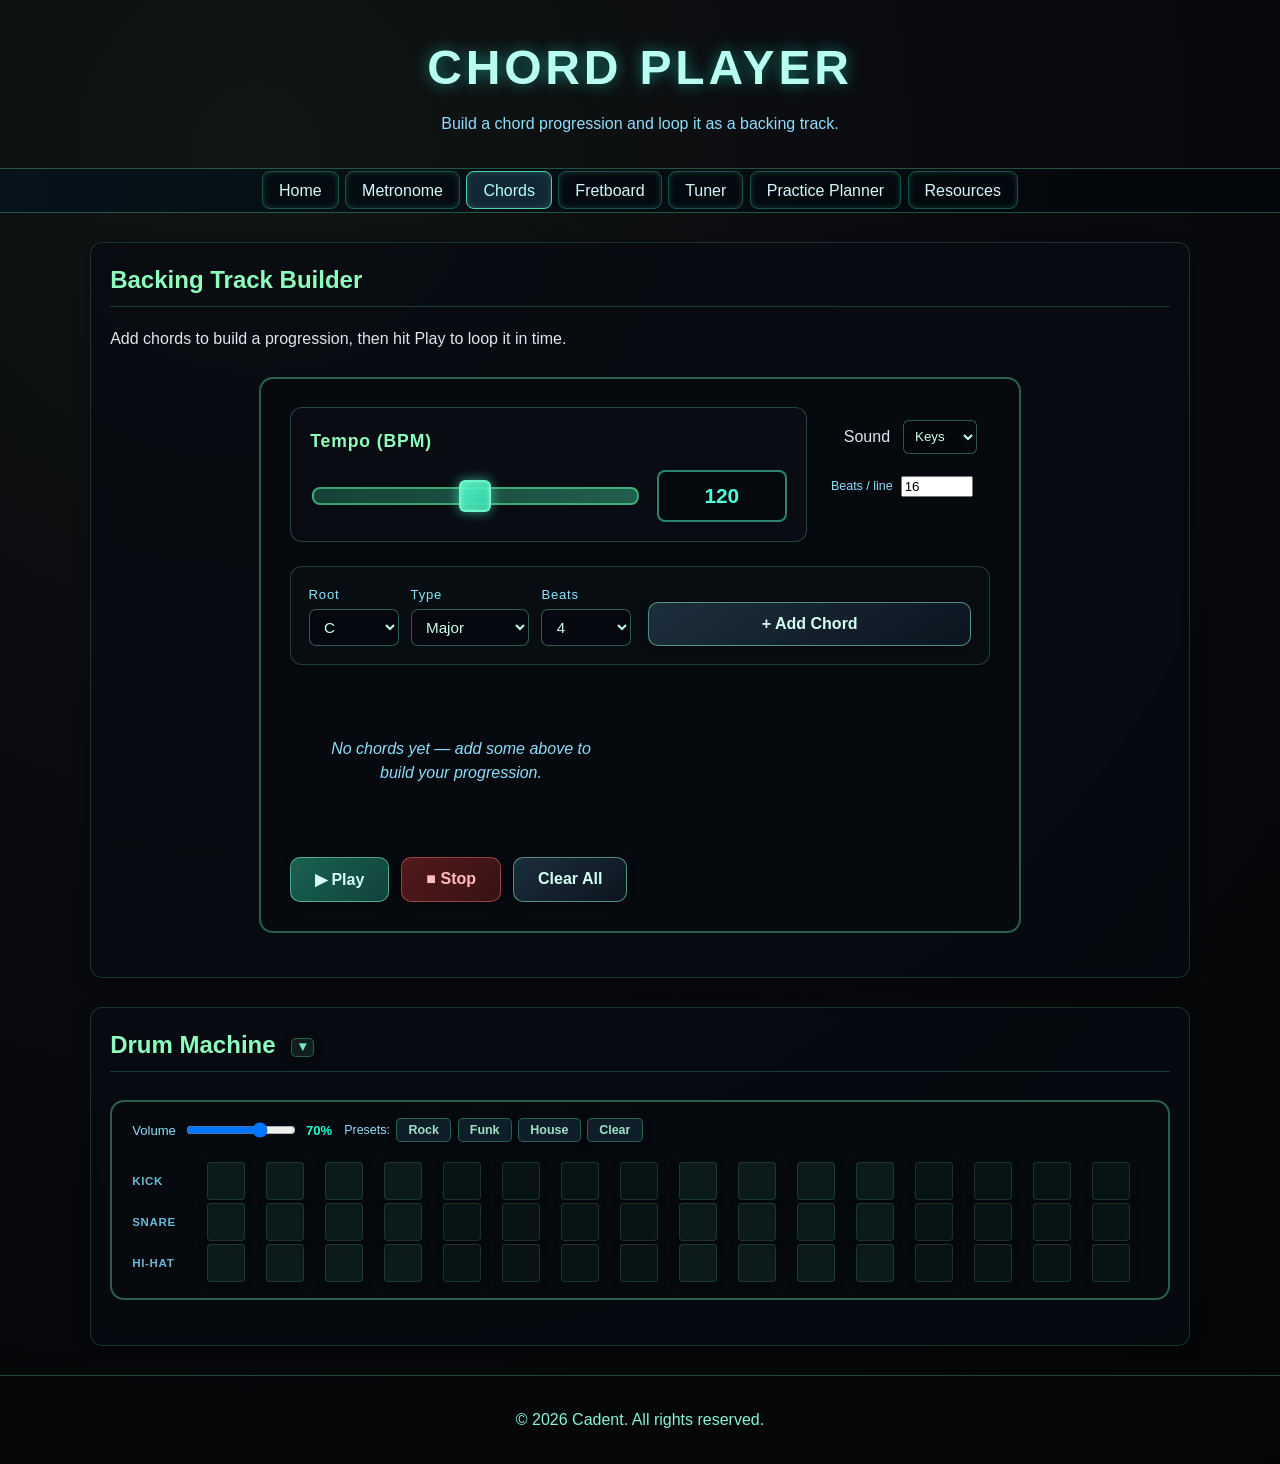
==== pages/chords.html @ 3eee7d54 "added from initial session with Claude" ====
<!DOCTYPE html>
<html lang="en">
<head>
    <meta charset="UTF-8">
    <meta name="viewport" content="width=device-width, initial-scale=1.0">
    <title>Chord Player - Cadent</title>
    <link rel="icon" href="/images/tab-icon.png" type="icon">
    <link rel="stylesheet" href="../styles/style.css">
    <script>
        window.pageTitle = "Chord Player";
        window.pageSubtitle = "Build a chord progression and loop it as a backing track.";
    </script>
    <script src="../components/navbar/navbar.js"></script>
    <script src="../components/header/header.js"></script>
</head>
<body>

    <!-- Count-in overlay -->
    <div id="countdown-overlay" class="countdown-overlay">
        <div id="countdown-number" class="countdown-number">4</div>
    </div>

    <div class="content">
        <main>

            <!-- ── Chord Builder ─────────────────────────────────────── -->
            <section id="chord-player">
                <h2>Backing Track Builder</h2>
                <p>Add chords to build a progression, then hit Play to loop it in time.</p>

                <div class="metronome-controls">

                    <!-- Tempo · Sound · Beats per line -->
                    <div class="chord-top-row">
                        <div class="tempo-control">
                            <label>Tempo (BPM)</label>
                            <div>
                                <input type="range" id="bpm-slider" min="40" max="200" value="120" step="1">
                                <input type="number" id="bpm-number" min="40" max="200" value="120" step="1">
                            </div>
                        </div>
                        <div class="chord-settings-col">
                            <div class="sound-control">
                                <label for="sound-type">Sound</label>
                                <select id="sound-type">
                                    <option value="keys" selected>Keys</option>
                                    <option value="pad">Pad</option>
                                    <option value="organ">Organ</option>
                                </select>
                            </div>
                            <div class="bpl-control">
                                <label for="beats-per-line">Beats / line</label>
                                <input type="number" id="beats-per-line" min="4" max="64" value="16" step="4">
                            </div>
                        </div>
                    </div>

                    <!-- Add chord form -->
                    <div class="chord-adder">
                        <div class="chord-adder-selects">
                            <div class="chord-adder-field">
                                <label for="chord-root">Root</label>
                                <select id="chord-root">
                                    <option>C</option><option>C#</option>
                                    <option>D</option><option>D#</option>
                                    <option>E</option><option>F</option>
                                    <option>F#</option><option>G</option>
                                    <option>G#</option><option>A</option>
                                    <option>A#</option><option>B</option>
                                </select>
                            </div>
                            <div class="chord-adder-field">
                                <label for="chord-type">Type</label>
                                <select id="chord-type">
                                    <optgroup label="Triads">
                                        <option value="maj">Major</option>
                                        <option value="min">Minor</option>
                                        <option value="dim">Dim</option>
                                        <option value="aug">Aug</option>
                                    </optgroup>
                                    <optgroup label="Sevenths">
                                        <option value="7">Dom 7</option>
                                        <option value="maj7">Maj 7</option>
                                        <option value="min7">Min 7</option>
                                        <option value="m7b5">Half Dim</option>
                                    </optgroup>
                                    <optgroup label="Sus / Add">
                                        <option value="sus2">Sus 2</option>
                                        <option value="sus4">Sus 4</option>
                                        <option value="add9">Add 9</option>
                                        <option value="add11">Add 11</option>
                                        <option value="madd9">m(add9)</option>
                                    </optgroup>
                                </select>
                            </div>
                            <div class="chord-adder-field">
                                <label for="chord-beats">Beats</label>
                                <select id="chord-beats">
                                    <option value="1">1</option>
                                    <option value="2">2</option>
                                    <option value="4" selected>4</option>
                                    <option value="8">8</option>
                                </select>
                            </div>
                        </div>
                        <button id="add-chord-btn">+ Add Chord</button>
                    </div>

                    <!-- Progression display (rendered by JS) -->
                    <div id="progression-area">
                        <p class="empty-state" id="empty-message">No chords yet — add some above to build your progression.</p>
                        <div id="chord-progression"></div>
                    </div>

                    <!-- Multi-select actions (shown when ≥1 chord selected) -->
                    <div id="selection-actions" class="selection-actions" style="display:none;">
                        <span id="selection-count">0 selected</span>
                        <button id="duplicate-selected-btn">⧉ Duplicate Selection</button>
                        <button id="clear-selection-btn">✕ Deselect All</button>
                    </div>

                    <!-- Playback controls -->
                    <div class="playback-controls">
                        <button id="play-btn">▶ Play</button>
                        <button id="stop-btn" disabled>■ Stop</button>
                        <button id="clear-btn">Clear All</button>
                    </div>

                </div>
            </section>

            <!-- ── Drum Machine ──────────────────────────────────────── -->
            <section id="drum-machine">
                <h2>Drum Machine <button id="drum-toggle" class="section-toggle" title="Toggle drum machine">▾</button></h2>

                <div id="drum-body">
                <div class="metronome-controls">

                    <div class="drum-header">
                        <div class="drum-volume-row">
                            <label for="drum-volume">Volume</label>
                            <input type="range" id="drum-volume" min="0" max="100" value="70" step="1">
                            <span id="drum-volume-display">70%</span>
                        </div>
                        <div class="drum-presets-row">
                            <span class="preset-row-label">Presets:</span>
                            <button class="drum-preset-btn" data-preset="rock">Rock</button>
                            <button class="drum-preset-btn" data-preset="funk">Funk</button>
                            <button class="drum-preset-btn" data-preset="house">House</button>
                            <button class="drum-preset-btn" data-preset="clear">Clear</button>
                        </div>
                    </div>

                    <!-- Step grid + playhead, built by JS -->
                    <div id="drum-grid-wrap">
                        <div id="drum-grid" class="drum-grid"></div>
                        <div id="drum-playhead"></div>
                    </div>

                </div>
                </div>
            </section>

        </main>
        <footer>
            <p>&copy; 2026 Cadent. All rights reserved.</p>
        </footer>
    </div>

    <script src="../scripts/chords.js"></script>
</body>
</html>
---- styles/style.css ----
/* Global minimalist cyberpunk base */
body {
    margin: 0;
    padding: 0;
    font-family: 'Inter', 'Segoe UI', Roboto, sans-serif;
    line-height: 1.5;
    color: #e0e6ec;
    background: radial-gradient(circle at 20% 10%, #111514 0%, #0a0b0f 40%, #040506 100%);
    min-height: 100vh;
}

header {
    text-align: center;
    padding: 2rem 1rem;
    color: #b9f8ff;
}

header h1 {
    margin: 0;
    font-size: clamp(2rem, 5vw, 3rem);
    letter-spacing: 0.08em;
    text-transform: uppercase;
    color: #b8fff2;
    text-shadow: 0 0 15px rgba(30, 255, 227, 0.45);
}

header p {
    margin: 0.5rem 0 0;
    color: #8fdcfb;
}

nav {
    background: linear-gradient(90deg, rgba(6,19,27,0.95), rgba(2,6,10,0.9));
    border-top: 1px solid rgba(99, 255, 166, 0.3);
    border-bottom: 1px solid rgba(99, 255, 166, 0.3);
}

nav ul {
    list-style: none;
    margin: 0;
    padding: 0.6rem 0.4rem;
    display: flex;
    justify-content: center;
    gap: 0.4rem;
    flex-wrap: wrap;
}

nav a {
    color: #d7f7ff;
    text-decoration: none;
    padding: 0.6rem 1rem;
    border: 1px solid rgba(55, 222, 180, 0.35);
    border-radius: 8px;
    background: rgba(4, 8, 13, 0.45);
    box-shadow: inset 0 0 6px rgba(110, 236, 193, 0.2);
    transition: transform 0.2s ease, background 0.2s ease, border-color 0.2s ease;
}

nav a:hover, nav a.active {
    background: rgba(25, 52, 68, 0.7);
    border-color: rgba(85, 255, 199, 0.8);
    color: #b6fff5;
    transform: translateY(-1px);
}

main {
    max-width: 1100px;
    margin: 1.8rem auto;
    padding: 0 1rem;
}

section {
    margin-bottom: 1.8rem;
    border: 1px solid rgba(113, 229, 170, 0.18);
    border-radius: 12px;
    background: rgba(8, 12, 18, 0.72);
    box-shadow: 0 2px 16px rgba(0, 0, 0, 0.35);
    backdrop-filter: blur(4px);
    padding: 1.2rem;
}

h2 {
    margin-top: 0;
    color: #8effbc;
    border-bottom: 1px solid rgba(93, 255, 194, 0.2);
    padding-bottom: 0.5rem;
}

.feature-grid {
    display: grid;
    grid-template-columns: repeat(auto-fit, minmax(250px, 1fr));
    gap: 1rem;
    margin-top: 0.8rem;
}

.feature {
    background: rgba(5, 10, 15, 0.7);
    border: 1px solid rgba(88, 240, 194, 0.22);
    padding: 1.25rem;
    border-radius: 10px;
    box-shadow: 0 2px 16px rgba(0, 0, 0, 0.25);
    transition: transform 0.25s ease, border-color 0.25s ease;
}

.feature:hover {
    transform: translateY(-4px);
    border-color: rgba(78, 228, 198, 0.7);
}

.feature h3 {
    color: #a0ffcb;
    margin-top: 0;
}

footer {
    margin-top: 1.5rem;
    padding: 1rem;
    text-align: center;
    color: #86f4d4;
    border-top: 1px solid rgba(96, 255, 197, 0.25);
}

/* Metronome section */
.metronome-controls {
    display: flex;
    flex-direction: column;
    gap: 1.5rem;
    max-width: 700px;
    margin: 1.6rem auto;
    padding: 1.8rem;
    border: 2px solid rgba(110, 255, 195, 0.35);
    border-radius: 14px;
    background: rgba(8, 12, 17, 0.82);
}

.tempo-control {
    display: flex;
    flex-direction: column;
    gap: 1rem;
    padding: 1.2rem;
    border: 1.5px solid rgba(99, 255, 166, 0.25);
    border-radius: 12px;
    background: rgba(10, 14, 20, 0.9);
}

.tempo-control label {
    font-size: 1.1rem;
    font-weight: 600;
    color: #8effbc;
    letter-spacing: 0.05em;
}

.tempo-control > div {
    display: flex;
    align-items: center;
    gap: 1rem;
}

.tempo-control input[type="range"] {
    flex: 1;
    height: 14px;
    border-radius: 8px;
    background: linear-gradient(90deg, rgba(30, 100, 80, 0.6), rgba(50, 150, 120, 0.6));
    border: 2px solid rgba(99, 255, 166, 0.5);
    cursor: pointer;
    appearance: none;
    -webkit-appearance: none;
}

.tempo-control input[type="range"]::-webkit-slider-thumb {
    appearance: none;
    -webkit-appearance: none;
    width: 32px;
    height: 32px;
    border-radius: 6px;
    background: linear-gradient(135deg, rgba(85, 255, 199, 0.9), rgba(55, 220, 180, 0.9));
    border: 2px solid rgba(120, 255, 210, 0.8);
    cursor: pointer;
    box-shadow: 0 0 12px rgba(85, 255, 199, 0.6), inset 0 0 6px rgba(255, 255, 255, 0.3);
    transition: all 0.2s ease;
}

.tempo-control input[type="range"]::-webkit-slider-thumb:hover {
    box-shadow: 0 0 20px rgba(85, 255, 199, 0.9), inset 0 0 8px rgba(255, 255, 255, 0.5);
    transform: scale(1.1);
}

.tempo-control input[type="range"]::-moz-range-thumb {
    width: 32px;
    height: 32px;
    border-radius: 6px;
    background: linear-gradient(135deg, rgba(85, 255, 199, 0.9), rgba(55, 220, 180, 0.9));
    border: 2px solid rgba(120, 255, 210, 0.8);
    cursor: pointer;
    box-shadow: 0 0 12px rgba(85, 255, 199, 0.6), inset 0 0 6px rgba(255, 255, 255, 0.3);
}

.tempo-control input[type="number"] {
    width: 110px;
    font-size: 1.3rem;
    font-weight: 700;
    text-align: center;
    background: rgba(5, 9, 14, 0.9);
    color: #4fffdb;
    border: 2px solid rgba(79, 255, 219, 0.5);
    border-radius: 8px;
    padding: 0.75rem 0.5rem;
    transition: all 0.2s ease;
}

.tempo-control input[type="number"]:focus {
    outline: none;
    border-color: rgba(85, 255, 199, 0.9);
    box-shadow: 0 0 12px rgba(85, 255, 199, 0.5);
    background: rgba(10, 15, 22, 0.95);
}

/* Style number input arrows */
.tempo-control input[type="number"]::-webkit-outer-spin-button,
.tempo-control input[type="number"]::-webkit-inner-spin-button {
    -webkit-appearance: none;
    margin: 0;
}

.tempo-control input[type="number"] {
    position: relative;
}

.time-signature-control, .sound-control {
    display: grid;
    grid-template-columns: auto 1fr;
    align-items: center;
    gap: 0.8rem;
    padding: 0.8rem;
}

.time-signature-control input, .tempo-ramp-control input {
    background: rgba(5, 9, 14, 0.85);
    color: #c8ffed;
    border: 1px solid rgba(106, 247, 188, 0.35);
    border-radius: 6px;
    padding: 0.45rem;
}

.time-signature-control span {
    color: #98ffdb;
}

.sound-control select {
    width: 100%;
    background: rgba(5, 9, 14, 0.85);
    color: #ccffe5;
    border: 1px solid rgba(106, 247, 188, 0.35);
    border-radius: 6px;
    padding: 0.45rem;
}

.metronome-controls > div:nth-child(2),
.metronome-controls > div:nth-child(3),
.metronome-controls > div:nth-child(4) {
    display: grid;
    grid-template-columns: repeat(auto-fit, minmax(220px, 1fr));
    gap: 1rem;
    align-items: end;
}

button {
    border: 1.5px solid rgba(141, 255, 213, 0.5);
    border-radius: 10px;
    padding: 0.75rem 1.5rem;
    background: linear-gradient(145deg, rgba(32, 52, 67, 0.87), rgba(14, 24, 36, 0.75));
    color: #d5fff2;
    cursor: pointer;
    font-weight: 600;
    font-size: 1rem;
    transition: all 0.2s ease;
    box-shadow: 0 2px 8px rgba(0, 0, 0, 0.4);
}

button:hover {
    border-color: rgba(92, 255, 208, 0.9);
    box-shadow: 0 0 16px rgba(52, 191, 158, 0.6), inset 0 0 8px rgba(85, 255, 199, 0.2);
    transform: translateY(-2px);
}

button:active {
    transform: translateY(0);
    box-shadow: 0 0 12px rgba(52, 191, 158, 0.4);
}

#start-stop {
    font-size: 1.1rem;
    padding: 0.85rem 2rem;
    background: linear-gradient(135deg, rgba(30, 120, 100, 0.8), rgba(20, 80, 70, 0.8));
}

#start-stop:hover {
    background: linear-gradient(135deg, rgba(40, 150, 120, 0.9), rgba(25, 100, 85, 0.9));
    box-shadow: 0 0 20px rgba(85, 255, 199, 0.7), inset 0 0 8px rgba(120, 255, 210, 0.3);
}

#advanced-toggle {
    background: rgba(44, 52, 62, 0.84);
    padding: 0.7rem 1.2rem;
    font-size: 0.95rem;
}

.hidden { display: none; }

#advanced-options {
    margin-top: 0.75rem;
    padding: 0.85rem;
    border: 1px solid rgba(88, 255, 206, 0.25);
    border-radius: 8px;
    background: rgba(10, 14, 20, 0.88);
}

.drill-status {
    margin: 0.25rem 0;
    color: #d7f7ff;
}

.note-cards {
    display: grid;
    grid-template-columns: repeat(2, minmax(0, 1fr));
    gap: 0.75rem;
    margin: 0.75rem 0;
}

.note-card {
    padding: 1rem;
    border: 1px solid rgba(96, 255, 197, 0.35);
    border-radius: 10px;
    background: rgba(12, 18, 24, 0.93);
    box-shadow: 0 2px 10px rgba(0, 0, 0, 0.35);
    text-align: center;
}

.note-label {
    font-size: 0.9rem;
    color: #86e6ff;
    letter-spacing: 0.1em;
    margin-bottom: 0.3rem;
}

.note-value {
    font-size: 1.8rem;
    font-weight: 700;
    color: #91ffcd;
    transition: transform 0.2s ease, color 0.25s ease;
}

.note-card.explode {
    animation: explodeGlow 0.5s ease-out;
}

@keyframes explodeGlow {
    0% { transform: scale(1); box-shadow: 0 0 20px rgba(145, 255, 205, 0.8); }
    50% { transform: scale(1.05); box-shadow: 0 0 40px rgba(145, 255, 205, 1); }
    100% { transform: scale(1); box-shadow: 0 0 10px rgba(145, 255, 205, 0.5); }
}

.progress-checkboxes input.checked-glow + span,
.progress-checkboxes input.checked-glow {
    animation: glowPulse 0.5s ease-out;
}

@keyframes glowPulse {
    0% { transform: scale(1); background: rgba(0,0,0,0); }
    50% { transform: scale(1.2); background: rgba(66, 255, 190, 0.6); }
    100% { transform: scale(1); background: rgba(0,0,0,0); }
}

.drill-controls {
    display: flex;
    flex-wrap: wrap;
    gap: 0.5rem;
    margin-top: 0.75rem;
}

.progress-items {
    margin-top: 1rem;
}

.progress-items h3 {
    margin-bottom: 0.35rem;
    color: #8bffb3;
}

.progress-checkboxes {
    display: flex;
    gap: 0.5rem;
    margin-bottom: 0.75rem;
}

.progress-checkboxes label {
    display: inline-flex;
    align-items: center;
    gap: 0.35rem;
    color: #b0f8d9;
}

.progress-checkboxes input {
    width: 16px;
    height: 16px;
}

#drill-time {
    margin: 0;
    color: #9ef3c0;
}

.tempo-ramp-control {
    display: grid;
    grid-template-columns: repeat(2, minmax(0,1fr));
    gap: 0.7rem;
    padding: 1rem;
    border: 1.5px solid rgba(99, 255, 166, 0.2);
    border-radius: 10px;
    background: rgba(8, 10, 16, 0.8);
}

.tempo-ramp-control label {
    font-size: 0.87rem;
    color: #a8fdef;
}

.visual-indicator {
    display: flex;
    justify-content: center;
    margin: 1.5rem 0;
}

#beat-indicator {
    width: 100px;
    height: 100px;
    border-radius: 50%;
    background: rgba(13, 18, 25, 0.9);
    border: 4px solid rgba(112, 255, 190, 0.45);
    box-shadow: 0 0 30px rgba(36, 137, 118, 0.3);
    transition: all 0.1s;
}

#beat-indicator.accent {
    background-color: #00ffd2;
    border-color: #2dfaaf;
    box-shadow: 0 0 20px rgba(0, 255, 210, 0.65);
}

#beat-indicator.normal {
    background-color: #38f9e5;
    border-color: #1ee9c5;
    box-shadow: 0 0 20px rgba(56, 249, 229, 0.5);
}

@media (max-width: 768px) {
    nav ul {
        flex-direction: column;
    }

    .metronome-controls, .tempo-ramp-control {
        grid-template-columns: 1fr;
    }

    .note-cards {
        grid-template-columns: 1fr;
    }
}

/* Practice Planner Styles */
.tracker-form {
    background: rgba(13, 18, 25, 0.9);
    border: 1px solid rgba(99, 255, 166, 0.3);
    border-radius: 8px;
    padding: 1.5rem;
    margin-bottom: 2rem;
    backdrop-filter: blur(10px);
}

.form-row {
    margin-bottom: 1rem;
}

.form-row label {
    display: block;
    margin-bottom: 0.5rem;
    color: #b8fff2;
    font-weight: 500;
}

.form-row input,
.form-row select,
.form-row textarea {
    width: 100%;
    padding: 0.75rem;
    background: rgba(6, 19, 27, 0.8);
    border: 1px solid rgba(99, 255, 166, 0.3);
    border-radius: 4px;
    color: #e0e6ec;
    font-size: 1rem;
}

.form-row input:focus,
.form-row select:focus,
.form-row textarea:focus {
    outline: none;
    border-color: #60ff97;
    box-shadow: 0 0 10px rgba(96, 255, 151, 0.3);
}

.tracker-summary {
    background: rgba(13, 18, 25, 0.9);
    border: 1px solid rgba(99, 255, 166, 0.3);
    border-radius: 8px;
    padding: 1.5rem;
    margin-bottom: 2rem;
    backdrop-filter: blur(10px);
}

.tracker-summary h3 {
    margin-top: 0;
    color: #b8fff2;
}

.tracker-summary p {
    margin: 0.5rem 0;
    color: #d7f7ff;
}

.practice-items {
    margin-top: 1rem;
}

.empty-state {
    text-align: center;
    color: #8fdcfb;
    font-style: italic;
    padding: 2rem;
}

.practice-item {
    display: flex;
    align-items: center;
    justify-content: space-between;
    background: rgba(13, 18, 25, 0.9);
    border: 1px solid rgba(99, 255, 166, 0.3);
    border-radius: 8px;
    padding: 1rem;
    margin-bottom: 0.75rem;
    backdrop-filter: blur(10px);
    transition: all 0.2s ease;
}

.practice-item.completed {
    opacity: 0.7;
    border-color: rgba(96, 255, 151, 0.5);
    background: rgba(13, 18, 25, 0.7);
}

.practice-item.completed .item-text {
    text-decoration: line-through;
    color: #8fdcfb;
}

.item-header {
    display: flex;
    align-items: center;
    flex-grow: 1;
    gap: 0.75rem;
}

.item-checkbox {
    width: 20px;
    height: 20px;
    accent-color: #60ff97;
}

.item-text {
    flex-grow: 1;
    color: #e0e6ec;
    font-weight: 500;
}

.item-category {
    padding: 0.25rem 0.5rem;
    border-radius: 12px;
    font-size: 0.8rem;
    font-weight: 500;
    color: #111514;
    text-transform: capitalize;
}

.item-duration {
    color: #a8fdef;
    font-size: 0.9rem;
    font-weight: 500;
}

.delete-item {
    background: rgba(255, 100, 100, 0.2);
    border: 1px solid rgba(255, 100, 100, 0.3);
    color: #ff6464;
    border-radius: 50%;
    width: 30px;
    height: 30px;
    display: flex;
    align-items: center;
    justify-content: center;
    cursor: pointer;
    font-size: 1.2rem;
    transition: all 0.2s ease;
}

.delete-item:hover {
    background: rgba(255, 100, 100, 0.3);
    border-color: rgba(255, 100, 100, 0.5);
}

/* Current Routine Header Styles */
.current-routine {
    margin-top: 1.5rem;
    padding: 0;
    background: rgba(13, 18, 25, 0.95);
    border: 1px solid rgba(99, 255, 166, 0.4);
    border-radius: 8px;
    backdrop-filter: blur(10px);
    display: flex;
    flex-direction: column;
    gap: 0;
    overflow: hidden;
}

.progress-section {
    padding: 0.75rem 1rem 0 1rem;
    display: flex;
    flex-direction: column;
    gap: 0.3rem;
}

.progress-bar-container {
    width: 100%;
    height: 10px;
    background: rgba(8, 8, 15, 0.8);
    border-radius: 5px;
    overflow: hidden;
    border: 1px solid rgba(99, 255, 166, 0.4);
    box-shadow: 0 0 8px rgba(0, 0, 0, 0.8), inset 0 0 4px rgba(0, 0, 0, 0.5);
}

.progress-bar-fill {
    height: 100%;
    display: flex;
    border-radius: 3px;
    overflow: hidden;
}

.progress-segment {
    height: 100%;
    flex: 1;
    position: relative;
    border-right: 1px solid rgba(13, 18, 25, 0.6);
    overflow: hidden;
    transition: opacity 0.2s ease, filter 0.2s ease;
}

.progress-segment:last-child {
    border-right: none;
}

.segment-background {
    height: 100%;
    width: 100%;
    position: absolute;
    top: 0;
    left: 0;
    opacity: 0.25;
    transition: opacity 0.2s ease;
}

.segment-fill {
    height: 100%;
    position: absolute;
    top: 0;
    left: 0;
    width: 0%;
    transition: width 0.3s ease, filter 0.2s ease, box-shadow 0.2s ease;
    box-shadow: inset 0 0 4px rgba(255, 255, 255, 0.2);
}

/* Color variants for segments - Vibrant neon colors */
.progress-segment[data-color="0"] .segment-background {
    background: #00ff88;
}

.progress-segment[data-color="0"] .segment-fill {
    background: linear-gradient(90deg, #00ff88, #00ffbb);
    box-shadow: inset 0 0 4px rgba(255, 255, 255, 0.2), 0 0 6px rgba(0, 255, 136, 0.4);
}

.progress-segment[data-color="0"].active .segment-fill {
    box-shadow: inset 0 0 6px rgba(255, 255, 255, 0.4), 0 0 12px rgba(0, 255, 136, 0.9), 0 0 20px rgba(0, 255, 136, 0.6);
    filter: brightness(1.3);
}

.progress-segment[data-color="1"] .segment-background {
    background: #ffff00;
}

.progress-segment[data-color="1"] .segment-fill {
    background: linear-gradient(90deg, #ffff00, #ffff44);
    box-shadow: inset 0 0 4px rgba(255, 255, 255, 0.2), 0 0 6px rgba(255, 255, 0, 0.4);
}

.progress-segment[data-color="1"].active .segment-fill {
    box-shadow: inset 0 0 6px rgba(255, 255, 255, 0.4), 0 0 12px rgba(255, 255, 0, 0.9), 0 0 20px rgba(255, 255, 0, 0.6);
    filter: brightness(1.3);
}

.progress-segment[data-color="2"] .segment-background {
    background: #ff00ff;
}

.progress-segment[data-color="2"] .segment-fill {
    background: linear-gradient(90deg, #ff00ff, #ff44ff);
    box-shadow: inset 0 0 4px rgba(255, 255, 255, 0.2), 0 0 6px rgba(255, 0, 255, 0.4);
}

.progress-segment[data-color="2"].active .segment-fill {
    box-shadow: inset 0 0 6px rgba(255, 255, 255, 0.4), 0 0 12px rgba(255, 0, 255, 0.9), 0 0 20px rgba(255, 0, 255, 0.6);
    filter: brightness(1.3);
}

.progress-segment[data-color="3"] .segment-background {
    background: #ff0088;
}

.progress-segment[data-color="3"] .segment-fill {
    background: linear-gradient(90deg, #ff0088, #ff44aa);
    box-shadow: inset 0 0 4px rgba(255, 255, 255, 0.2), 0 0 6px rgba(255, 0, 136, 0.4);
}

.progress-segment[data-color="3"].active .segment-fill {
    box-shadow: inset 0 0 6px rgba(255, 255, 255, 0.4), 0 0 12px rgba(255, 0, 136, 0.9), 0 0 20px rgba(255, 0, 136, 0.6);
    filter: brightness(1.3);
}

.progress-segment[data-color="4"] .segment-background {
    background: #00ffff;
}

.progress-segment[data-color="4"] .segment-fill {
    background: linear-gradient(90deg, #00ffff, #44ffff);
    box-shadow: inset 0 0 4px rgba(255, 255, 255, 0.2), 0 0 6px rgba(0, 255, 255, 0.4);
}

.progress-segment[data-color="4"].active .segment-fill {
    box-shadow: inset 0 0 6px rgba(255, 255, 255, 0.4), 0 0 12px rgba(0, 255, 255, 0.9), 0 0 20px rgba(0, 255, 255, 0.6);
    filter: brightness(1.3);
}

.progress-segment[data-color="5"] .segment-background {
    background: #ff6600;
}

.progress-segment[data-color="5"] .segment-fill {
    background: linear-gradient(90deg, #ff6600, #ff8833);
    box-shadow: inset 0 0 4px rgba(255, 255, 255, 0.2), 0 0 6px rgba(255, 102, 0, 0.4);
}

.progress-segment[data-color="5"].active .segment-fill {
    box-shadow: inset 0 0 6px rgba(255, 255, 255, 0.4), 0 0 12px rgba(255, 102, 0, 0.9), 0 0 20px rgba(255, 102, 0, 0.6);
    filter: brightness(1.3);
}

.progress-segment.active .segment-background {
    opacity: 0.8;
}

.progress-text {
    font-size: 0.75rem;
    color: rgba(185, 255, 242, 0.7);
    text-align: center;
    font-family: 'Courier New', monospace;
    letter-spacing: 0.5px;
}

.progress-text span {
    color: #60ff97;
    font-weight: 600;
}

.routine-timer {
    padding: 1rem 1rem 0.5rem 1rem;
    display: flex;
    align-items: center;
    justify-content: center;
    gap: 1rem;
}

#session-timer {
    font-size: 1.5rem;
    font-weight: bold;
    color: #60ff97;
    font-family: 'Courier New', monospace;
    text-shadow: 0 0 10px rgba(96, 255, 151, 0.5);
}

.timer-btn {
    padding: 0.5rem 1rem;
    background: rgba(96, 255, 151, 0.2);
    border: 1px solid rgba(96, 255, 151, 0.4);
    color: #60ff97;
    border-radius: 4px;
    cursor: pointer;
    font-weight: 500;
    transition: all 0.2s ease;
}

.timer-btn:hover {
    background: rgba(96, 255, 151, 0.3);
    border-color: rgba(96, 255, 151, 0.6);
}

.timer-btn.active {
    background: rgba(255, 100, 100, 0.2);
    border-color: rgba(255, 100, 100, 0.4);
    color: #ff6464;
}

.timer-end-btn {
    padding: 0.5rem 1rem;
    background: rgba(96, 255, 151, 0.2);
    border: 1px solid rgba(96, 255, 151, 0.4);
    color: #60ff97;
    border-radius: 4px;
    cursor: pointer;
    font-weight: 500;
    transition: all 0.2s ease;
    display: none;
}

.timer-end-btn:hover {
    background: rgba(96, 255, 151, 0.3);
    border-color: rgba(96, 255, 151, 0.6);
}

.current-item {
    padding: 0.5rem 1rem 1rem 1rem;
    display: flex;
    align-items: center;
    justify-content: center;
    gap: 0.75rem;
    flex-wrap: wrap;
}

.item-label {
    color: #b8fff2;
    font-weight: 500;
}

#current-item-text {
    color: #e0e6ec;
    font-weight: 600;
    flex-grow: 1;
    text-align: center;
    min-width: 200px;
}

.nav-btn {
    padding: 0.4rem 0.8rem;
    background: rgba(184, 255, 242, 0.2);
    border: 1px solid rgba(184, 255, 242, 0.4);
    color: #b8fff2;
    border-radius: 4px;
    cursor: pointer;
    font-size: 0.9rem;
    transition: all 0.2s ease;
}

.nav-btn:hover {
    background: rgba(184, 255, 242, 0.3);
    border-color: rgba(184, 255, 242, 0.6);
}

.nav-btn:disabled {
    opacity: 0.5;
    cursor: not-allowed;
}

/* Session Control Buttons */
.start-session-btn {
    background: rgba(96, 255, 151, 0.2);
    border: 1px solid rgba(96, 255, 151, 0.4);
    color: #60ff97;
    padding: 0.75rem 1.5rem;
    border-radius: 4px;
    cursor: pointer;
    font-weight: 600;
    font-size: 1rem;
    margin-top: 1rem;
    transition: all 0.2s ease;
}

.start-session-btn:hover {
    background: rgba(96, 255, 151, 0.3);
    border-color: rgba(96, 255, 151, 0.6);
    transform: translateY(-1px);
}

.end-session-btn {
    background: rgba(255, 100, 100, 0.2);
    border: 1px solid rgba(255, 100, 100, 0.4);
    color: #ff6464;
    padding: 0.75rem 1.5rem;
    border-radius: 4px;
    cursor: pointer;
    font-weight: 600;
    font-size: 1rem;
    margin-top: 1rem;
    transition: all 0.2s ease;
}

.end-session-btn:hover {
    background: rgba(255, 100, 100, 0.3);
    border-color: rgba(255, 100, 100, 0.6);
    transform: translateY(-1px);
}

/* Session Confirmation Modal */
.session-modal {
    position: fixed;
    top: 0;
    left: 0;
    width: 100%;
    height: 100%;
    display: flex;
    align-items: center;
    justify-content: center;
    z-index: 1000;
}

.modal-backdrop {
    position: absolute;
    top: 0;
    left: 0;
    width: 100%;
    height: 100%;
    background: rgba(0, 0, 0, 0.7);
    backdrop-filter: blur(4px);
}

.modal-content {
    position: relative;
    z-index: 1001;
    background: rgba(13, 18, 25, 0.95);
    border: 1px solid rgba(99, 255, 166, 0.4);
    border-radius: 12px;
    padding: 2rem;
    max-width: 500px;
    max-height: 80vh;
    overflow-y: auto;
    box-shadow: 0 0 30px rgba(0, 255, 136, 0.2), inset 0 0 20px rgba(99, 255, 166, 0.1);
    backdrop-filter: blur(10px);
}

.modal-content h2 {
    margin: 0 0 0.5rem;
    color: #b8fff2;
    font-size: 1.5rem;
    text-shadow: 0 0 10px rgba(30, 255, 227, 0.4);
}

.modal-subtitle {
    margin: 0 0 1.5rem;
    color: rgba(185, 255, 242, 0.7);
    font-size: 0.9rem;
}

.modal-items-list {
    background: rgba(8, 8, 15, 0.5);
    border: 1px solid rgba(99, 255, 166, 0.25);
    border-radius: 8px;
    padding: 1rem;
    margin-bottom: 1.5rem;
    max-height: 40vh;
    overflow-y: auto;
}

.modal-item {
    display: flex;
    align-items: center;
    justify-content: space-between;
    padding: 0.75rem;
    margin-bottom: 0.75rem;
    background: rgba(99, 255, 166, 0.08);
    border-left: 3px solid rgba(99, 255, 166, 0.5);
    border-radius: 4px;
    transition: all 0.2s ease;
}

.modal-item:last-child {
    margin-bottom: 0;
}

.modal-item:hover {
    background: rgba(99, 255, 166, 0.15);
    border-left-color: rgba(99, 255, 166, 0.8);
}

.modal-item-info {
    flex: 1;
}

.modal-item-text {
    display: block;
    color: #e0e6ec;
    font-weight: 500;
    margin-bottom: 0.25rem;
}

.modal-item-category {
    display: inline-block;
    font-size: 0.75rem;
    padding: 0.25rem 0.5rem;
    background: rgba(99, 255, 166, 0.2);
    border: 1px solid rgba(99, 255, 166, 0.4);
    border-radius: 3px;
    color: #60ff97;
    font-weight: 600;
    margin-right: 0.5rem;
}

.modal-item-duration {
    color: #a5ffcb;
    font-weight: 600;
    text-align: right;
    white-space: nowrap;
    margin-left: 1rem;
}

.modal-summary {
    background: rgba(99, 255, 166, 0.1);
    border: 1px solid rgba(99, 255, 166, 0.3);
    border-radius: 8px;
    padding: 1rem;
    margin-bottom: 1.5rem;
    text-align: center;
}

.modal-summary p {
    margin: 0;
    color: rgba(185, 255, 242, 0.9);
    font-size: 1.1rem;
}

.modal-summary span {
    color: #60ff97;
    font-weight: 700;
}

.modal-actions {
    display: flex;
    gap: 1rem;
    justify-content: center;
}

.modal-btn {
    padding: 0.75rem 1.5rem;
    border: none;
    border-radius: 6px;
    font-weight: 600;
    font-size: 1rem;
    cursor: pointer;
    transition: all 0.2s ease;
}

.modal-btn-back {
    background: rgba(150, 150, 150, 0.2);
    border: 1px solid rgba(150, 150, 150, 0.4);
    color: #a0a8b0;
}

.modal-btn-back:hover {
    background: rgba(150, 150, 150, 0.3);
    border-color: rgba(150, 150, 150, 0.6);
    transform: translateY(-1px);
}

.modal-btn-confirm {
    background: rgba(96, 255, 151, 0.2);
    border: 1px solid rgba(96, 255, 151, 0.4);
    color: #60ff97;
}

.modal-btn-confirm:hover {
    background: rgba(96, 255, 151, 0.3);
    border-color: rgba(96, 255, 151, 0.6);
    transform: translateY(-1px);
    box-shadow: 0 0 15px rgba(96, 255, 151, 0.3);
}

/* Modal scroll styling */
.modal-items-list::-webkit-scrollbar {
    width: 6px;
}

.modal-items-list::-webkit-scrollbar-track {
    background: rgba(99, 255, 166, 0.1);
    border-radius: 3px;
}

.modal-items-list::-webkit-scrollbar-thumb {
    background: rgba(99, 255, 166, 0.4);
    border-radius: 3px;
}

.modal-items-list::-webkit-scrollbar-thumb:hover {
    background: rgba(99, 255, 166, 0.6);
}

/* Segment Completion Effects */
@keyframes segmentFlash {
    0% {
        box-shadow: inset 0 0 4px rgba(255, 255, 255, 0.2);
    }
    25% {
        box-shadow: inset 0 0 20px rgba(255, 255, 255, 0.6), 0 0 30px rgba(255, 255, 255, 0.8);
    }
    50% {
        box-shadow: inset 0 0 30px rgba(255, 255, 255, 0.8), 0 0 40px rgba(255, 255, 255, 1);
    }
    75% {
        box-shadow: inset 0 0 20px rgba(255, 255, 255, 0.6), 0 0 30px rgba(255, 255, 255, 0.8);
    }
    100% {
        box-shadow: inset 0 0 4px rgba(255, 255, 255, 0.2);
    }
}

.progress-segment.flash-complete {
    animation: segmentFlash 0.6s ease-out;
}

@keyframes sessionComplete {
    0% {
        box-shadow: 0 0 10px rgba(0, 255, 136, 0.4);
    }
    20% {
        box-shadow: 0 0 30px rgba(0, 255, 136, 0.8), 0 0 50px rgba(0, 255, 136, 0.6);
        transform: scaleY(1.1);
    }
    40% {
        box-shadow: 0 0 50px rgba(0, 255, 136, 1), 0 0 80px rgba(0, 255, 136, 0.8), inset 0 0 20px rgba(255, 255, 255, 0.4);
        transform: scaleY(1.15);
    }
    60% {
        box-shadow: 0 0 40px rgba(0, 255, 136, 0.9), 0 0 70px rgba(0, 255, 136, 0.7), inset 0 0 15px rgba(255, 255, 255, 0.3);
        transform: scaleY(1.1);
    }
    100% {
        box-shadow: 0 0 10px rgba(0, 255, 136, 0.4);
        transform: scaleY(1);
    }
}

.progress-bar-container.session-complete {
    animation: sessionComplete 1.2s ease-out;
}

/* Time Limit Reached Styling */
.timer-complete .timer-btn {
    display: none;
}

.timer-complete .timer-end-btn {
    display: block;
}

/* Tuner meter */
.tuner-meter {
    position: relative;
    width: 240px;
    height: 124px;
    margin: 1rem auto;
    border-radius: 120px 120px 0 0;
    background: rgba(6, 10, 16, 0.95);
    border: 2px solid rgba(96, 255, 197, 0.25);
    border-bottom: none;
    overflow: hidden;
}

/* Flat / centre / sharp tick labels */
.tuner-meter-marks {
    position: absolute;
    bottom: 6px;
    left: 0;
    width: 100%;
    display: flex;
    justify-content: space-between;
    padding: 0 10px;
    box-sizing: border-box;
    font-size: 0.75rem;
    color: rgba(185, 255, 242, 0.45);
    pointer-events: none;
    z-index: 1;
}

.meter-label-center {
    position: absolute;
    left: 50%;
    transform: translateX(-50%);
    color: rgba(96, 255, 197, 0.55);
}

/* Centre reference line */
.tuner-meter::after {
    content: '';
    position: absolute;
    bottom: 0;
    left: 50%;
    width: 1px;
    height: 18px;
    background: rgba(96, 255, 197, 0.3);
    transform: translateX(-50%);
}

#needle {
    position: absolute;
    bottom: 0;
    left: 50%;
    width: 3px;
    height: 100px;
    background: #60ff97;
    transform-origin: bottom center;
    transform: translateX(-50%) rotate(0deg);
    border-radius: 2px 2px 0 0;
    box-shadow: 0 0 10px rgba(96, 255, 151, 0.8);
    transition: transform 0.1s ease, background 0.2s ease, box-shadow 0.2s ease;
}

/* Tuning direction banner */
.tuner-direction {
    margin: 0.5rem 0;
    font-size: 1.15rem;
    font-weight: 600;
    text-align: center;
    letter-spacing: 0.04em;
    color: #5a7a8a;
    min-height: 1.5rem;
    transition: color 0.2s ease;
}

/* ── Chord Player ─────────────────────────────────────────────────────────── */

.chord-top-row {
    display: flex;
    gap: 1.5rem;
    flex-wrap: wrap;
    align-items: flex-start;
}

.chord-top-row .tempo-control {
    flex: 1;
    min-width: 220px;
}

.chord-adder {
    display: flex;
    flex-direction: column;
    gap: 0.75rem;
    padding: 1.1rem;
    border: 1.5px solid rgba(99, 255, 166, 0.22);
    border-radius: 12px;
    background: rgba(10, 14, 20, 0.88);
}

.chord-adder-selects {
    display: flex;
    gap: 0.75rem;
    flex-wrap: wrap;
    align-items: flex-end;
}

.chord-adder-field {
    display: flex;
    flex-direction: column;
    gap: 0.3rem;
}

.chord-adder-field label {
    font-size: 0.82rem;
    color: #86e6ff;
    letter-spacing: 0.06em;
}

.chord-adder-field select {
    background: rgba(5, 9, 14, 0.88);
    color: #c8ffed;
    border: 1px solid rgba(106, 247, 188, 0.35);
    border-radius: 7px;
    padding: 0.5rem 0.65rem;
    font-size: 0.95rem;
    min-width: 90px;
    cursor: pointer;
    transition: border-color 0.2s ease;
}

.chord-adder-field select:focus {
    outline: none;
    border-color: rgba(96, 255, 197, 0.75);
}

/* Progression card strip */
#progression-area {
    min-height: 90px;
}

.chord-progression {
    display: flex;
    flex-wrap: wrap;
    gap: 0.6rem;
    padding: 0.25rem 0;
}

.chord-card {
    position: relative;
    display: flex;
    flex-direction: column;
    align-items: center;
    gap: 0.2rem;
    padding: 0.7rem 1.1rem 0.6rem;
    border: 1.5px solid rgba(96, 255, 197, 0.32);
    border-radius: 12px;
    background: rgba(12, 18, 26, 0.92);
    min-width: 72px;
    cursor: default;
    transition: border-color 0.15s ease, box-shadow 0.15s ease, background 0.15s ease;
}

.chord-card.active {
    border-color: rgba(0, 255, 136, 0.85);
    background: rgba(0, 255, 136, 0.08);
    box-shadow: 0 0 18px rgba(0, 255, 136, 0.45), inset 0 0 8px rgba(0, 255, 136, 0.1);
}

.chord-name {
    font-size: 1.35rem;
    font-weight: 700;
    color: #91ffcd;
    letter-spacing: 0.02em;
    line-height: 1;
}

.chord-beat-label {
    font-size: 0.72rem;
    color: #6ab8d4;
    letter-spacing: 0.05em;
}

/* Playback controls */
.playback-controls {
    display: flex;
    gap: 0.75rem;
    flex-wrap: wrap;
}

#play-btn {
    background: linear-gradient(135deg, rgba(30, 120, 100, 0.8), rgba(20, 80, 70, 0.8));
}

#play-btn:hover {
    background: linear-gradient(135deg, rgba(40, 150, 120, 0.9), rgba(25, 100, 85, 0.9));
    box-shadow: 0 0 18px rgba(85, 255, 199, 0.65);
}

#stop-btn {
    background: linear-gradient(135deg, rgba(100, 30, 30, 0.8), rgba(70, 20, 20, 0.8));
    border-color: rgba(255, 120, 120, 0.45);
    color: #ffbdbd;
}

#stop-btn:hover:not(:disabled) {
    background: linear-gradient(135deg, rgba(130, 40, 40, 0.9), rgba(90, 25, 25, 0.9));
    box-shadow: 0 0 18px rgba(255, 100, 100, 0.5);
}

/* ── Section collapse toggle ─────────────────────────────────────────────── */

.section-toggle {
    margin-left: 0.55rem;
    padding: 0.1rem 0.45rem;
    font-size: 0.85rem;
    line-height: 1;
    background: rgba(20, 50, 45, 0.55);
    border: 1px solid rgba(99, 255, 166, 0.3);
    border-radius: 5px;
    color: #7de8bf;
    cursor: pointer;
    vertical-align: middle;
    transition: background 0.15s, box-shadow 0.15s;
}

.section-toggle:hover {
    background: rgba(30, 80, 65, 0.75);
    box-shadow: 0 0 8px rgba(30, 255, 150, 0.25);
}

/* Collapsible body wrapper — no padding here so clipping is clean */
#drum-body {
    overflow: hidden;
    max-height: 600px;
    opacity: 1;
    transition: max-height 0.3s ease, opacity 0.25s ease;
}

#drum-body.collapsed {
    max-height: 0;
    opacity: 0;
}

/* Drum section — full-width, compact */
#drum-machine .metronome-controls {
    max-width: none;
    width: 100%;
    box-sizing: border-box;
    padding: 1rem 1.25rem;
    gap: 0.75rem;
    margin-top: 0.5rem;
    margin-left: 0;
    margin-right: 0;
}

/* ── Countdown overlay ───────────────────────────────────────────────────── */

.countdown-overlay {
    display: none;
    position: fixed;
    inset: 0;
    z-index: 1000;
    background: rgba(4, 5, 6, 0.78);
    align-items: center;
    justify-content: center;
    backdrop-filter: blur(4px);
}

.countdown-overlay.active {
    display: flex;
}

.countdown-number {
    font-size: clamp(6rem, 20vw, 12rem);
    font-weight: 800;
    color: #1effd3;
    text-shadow: 0 0 50px rgba(30, 255, 211, 0.8), 0 0 100px rgba(30, 255, 211, 0.35);
    letter-spacing: -0.04em;
    line-height: 1;
    transition: transform 0.06s ease-out;
}

.countdown-number.pulse {
    animation: countdown-pulse 0.25s ease-out forwards;
}

@keyframes countdown-pulse {
    0%   { transform: scale(1.3); opacity: 0.5; }
    60%  { transform: scale(1.0); opacity: 1;   }
    100% { transform: scale(1.0); opacity: 1;   }
}

/* ── Bar separators (grid grouping) ──────────────────────────────────────── */

.progression-row {
    display: flex;
    flex-wrap: wrap;
    gap: 0.6rem;
    padding: 0.5rem 0 0.75rem;
}

.bar-separator {
    font-size: 0.68rem;
    font-weight: 600;
    letter-spacing: 0.12em;
    text-transform: uppercase;
    color: #4a7a8a;
    padding: 0.25rem 0.5rem;
    border-left: 3px solid rgba(30, 180, 140, 0.4);
    margin-top: 0.75rem;
}

.bar-separator:first-child {
    margin-top: 0;
}

/* ── Chord card — copy button + selection state ───────────────────────────── */

.card-actions {
    display: flex;
    gap: 4px;
    position: absolute;
    top: -9px;
    right: -9px;
    opacity: 0;
    transition: opacity 0.18s ease;
}

.chord-card:hover .card-actions {
    opacity: 1;
}

.chord-copy,
.chord-remove {
    width: 22px;
    height: 22px;
    border-radius: 50%;
    border: 1.5px solid;
    color: #fff;
    font-size: 0.7rem;
    line-height: 1;
    cursor: pointer;
    display: flex;
    align-items: center;
    justify-content: center;
    padding: 0;
    transform: scale(0.8);
    transition: transform 0.18s ease, background 0.18s ease;
}

.chord-card:hover .chord-copy,
.chord-card:hover .chord-remove {
    transform: scale(1);
}

.chord-copy {
    background: rgba(40, 120, 200, 0.85);
    border-color: rgba(80, 160, 255, 0.9);
}

.chord-copy:hover {
    background: rgba(60, 150, 255, 1);
}

.chord-remove {
    background: rgba(255, 70, 70, 0.85);
    border-color: rgba(255, 90, 90, 0.9);
}

.chord-remove:hover {
    background: rgba(255, 50, 50, 1);
}

/* Selected state */
.chord-card.selected {
    border-color: rgba(30, 255, 180, 0.75);
    background: rgba(30, 255, 180, 0.07);
    box-shadow: 0 0 14px rgba(30, 255, 180, 0.25);
}

.chord-card.selected::before {
    content: '✓';
    position: absolute;
    top: 4px;
    left: 6px;
    font-size: 0.6rem;
    font-weight: 700;
    color: #1effd3;
}

/* ── Selection actions bar ───────────────────────────────────────────────── */

.selection-actions {
    display: flex;
    align-items: center;
    gap: 0.75rem;
    flex-wrap: wrap;
    padding: 0.6rem 0.75rem;
    background: rgba(20, 50, 45, 0.45);
    border: 1px solid rgba(30, 255, 180, 0.25);
    border-radius: 8px;
    font-size: 0.85rem;
    color: #a0d8c8;
}

#selection-count {
    font-weight: 600;
    color: #1effd3;
    min-width: 5ch;
}

/* ── Beats-per-line control ──────────────────────────────────────────────── */

.chord-settings-col {
    display: flex;
    flex-direction: column;
    gap: 0.6rem;
}

.bpl-control {
    display: flex;
    align-items: center;
    gap: 0.5rem;
}

.bpl-control label {
    font-size: 0.78rem;
    color: #8fdcfb;
    white-space: nowrap;
}

.bpl-control input[type="number"] {
    width: 64px;
}

/* ── Drum machine ────────────────────────────────────────────────────────── */

#drum-machine {
    margin-top: 1.5rem;
}

.drum-header {
    display: flex;
    flex-wrap: wrap;
    gap: 0.75rem;
    align-items: center;
    margin-bottom: 0.5rem;
}

.drum-volume-row {
    display: flex;
    align-items: center;
    gap: 0.5rem;
    font-size: 0.82rem;
    color: #8fdcfb;
}

.drum-volume-row input[type="range"] {
    width: 110px;
}

#drum-volume-display {
    min-width: 3ch;
    color: #1effd3;
    font-weight: 600;
    font-size: 0.82rem;
}

.drum-presets-row {
    display: flex;
    align-items: center;
    gap: 0.4rem;
    flex-wrap: wrap;
}

.preset-row-label {
    font-size: 0.78rem;
    color: #8fdcfb;
}

.drum-preset-btn {
    padding: 0.25rem 0.7rem;
    font-size: 0.78rem;
    background: rgba(20, 40, 55, 0.7);
    border: 1px solid rgba(99, 255, 166, 0.3);
    color: #a0dfc4;
    border-radius: 5px;
    cursor: pointer;
    transition: background 0.15s, box-shadow 0.15s;
}

.drum-preset-btn:hover {
    background: rgba(30, 80, 65, 0.8);
    box-shadow: 0 0 10px rgba(30, 255, 150, 0.3);
}

/* Wrapper holds the grid + the absolute playhead */
#drum-grid-wrap {
    position: relative;
}

/* Grid: label col (set inline by JS) + N step cols */
.drum-grid {
    display: grid;
    /* grid-template-columns set dynamically by JS */
    gap: 3px;
    width: 100%;
}

/* Vertical playhead bar */
#drum-playhead {
    position: absolute;
    top: 0;
    bottom: 0;
    pointer-events: none;
    background: rgba(30, 255, 180, 0.14);
    border-left: 2px solid rgba(30, 255, 200, 0.85);
    border-right: 1px solid rgba(30, 255, 200, 0.2);
    border-radius: 2px;
    opacity: 0;
    transition: left 0.06s linear, opacity 0.15s;
}

.drum-row-label {
    display: flex;
    align-items: center;
    font-size: 0.72rem;
    font-weight: 600;
    letter-spacing: 0.06em;
    text-transform: uppercase;
    color: #6ab8d4;
    padding-right: 6px;
    white-space: nowrap;
}

.drum-step {
    aspect-ratio: 1;
    min-width: 0;
    max-height: 38px;
    border-radius: 4px;
    border: 1px solid rgba(99, 180, 140, 0.2);
    cursor: pointer;
    transition: background 0.12s ease, box-shadow 0.12s ease;
    padding: 0;
}

/* Alternate beat groups */
.drum-step[data-group="0"] {
    background: rgba(15, 35, 30, 0.7);
}

.drum-step[data-group="1"] {
    background: rgba(10, 25, 22, 0.7);
}

.drum-step.active[data-group="0"],
.drum-step.active[data-group="1"] {
    background: linear-gradient(135deg, rgba(30, 200, 140, 0.85), rgba(10, 130, 90, 0.85));
    border-color: rgba(30, 255, 170, 0.6);
    box-shadow: 0 0 8px rgba(30, 255, 150, 0.4);
}

.drum-step.current {
    box-shadow: inset 0 0 0 2px rgba(255, 240, 100, 0.8);
}

.drum-step.active.current {
    box-shadow: inset 0 0 0 2px rgba(255, 255, 180, 0.9), 0 0 12px rgba(30, 255, 150, 0.5);
}
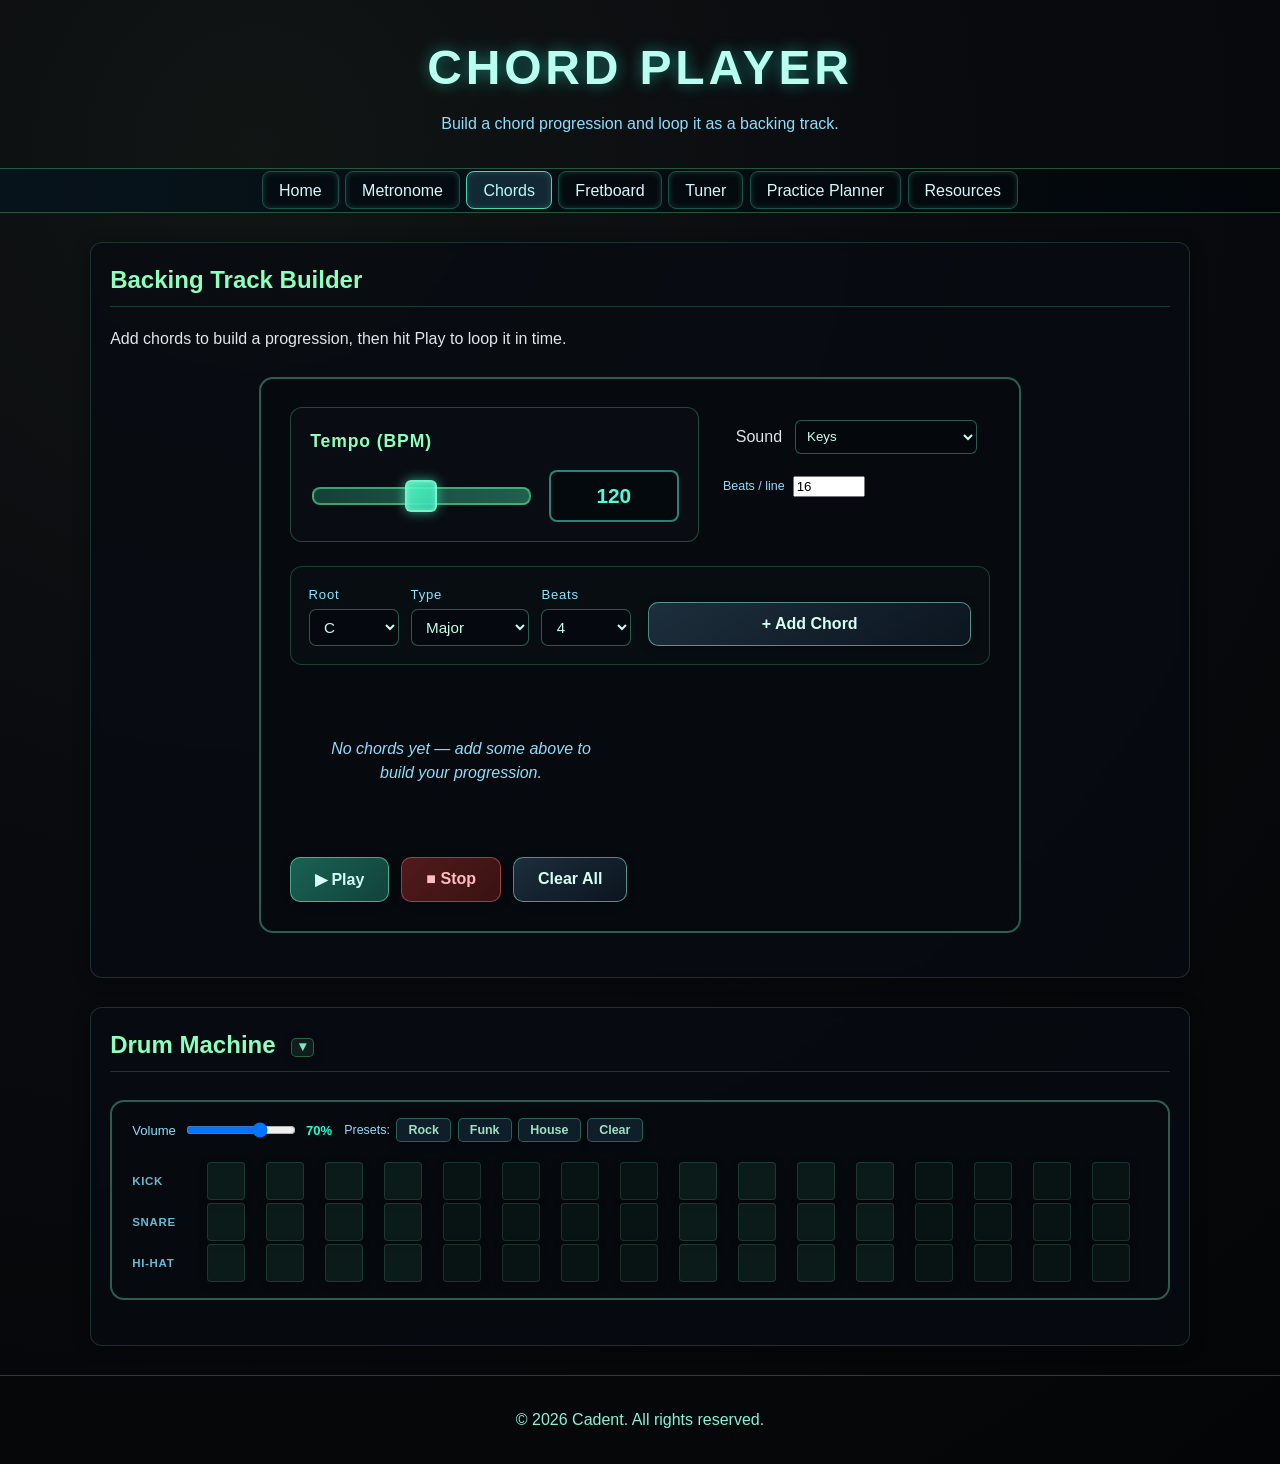
==== commit e5b32cce: "added new instruments to chords and updated metronome page with new features" ====
--- a/pages/chords.html
+++ b/pages/chords.html
@@ -43,9 +43,38 @@
                             <div class="sound-control">
                                 <label for="sound-type">Sound</label>
                                 <select id="sound-type">
-                                    <option value="keys" selected>Keys</option>
-                                    <option value="pad">Pad</option>
-                                    <option value="organ">Organ</option>
+                                    <optgroup label="Synth">
+                                        <option value="keys" selected>Keys</option>
+                                        <option value="pad">Pad</option>
+                                        <option value="organ">Organ</option>
+                                    </optgroup>
+                                    <optgroup label="Piano">
+                                        <option value="sf:acoustic_grand_piano">Grand Piano</option>
+                                        <option value="sf:bright_acoustic_piano">Bright Piano</option>
+                                    </optgroup>
+                                    <optgroup label="Electric Piano">
+                                        <option value="sf:electric_piano_1">E-Piano (Rhodes)</option>
+                                        <option value="sf:electric_piano_2">E-Piano (FM)</option>
+                                    </optgroup>
+                                    <optgroup label="Organ">
+                                        <option value="sf:drawbar_organ">Drawbar Organ</option>
+                                        <option value="sf:rock_organ">Rock Organ</option>
+                                        <option value="sf:church_organ">Church Organ</option>
+                                    </optgroup>
+                                    <optgroup label="Guitar">
+                                        <option value="sf:acoustic_guitar_nylon">Nylon Guitar</option>
+                                        <option value="sf:acoustic_guitar_steel">Steel Guitar</option>
+                                        <option value="sf:electric_guitar_clean">Electric Guitar (Clean)</option>
+                                    </optgroup>
+                                    <optgroup label="Strings">
+                                        <option value="sf:string_ensemble_1">String Ensemble</option>
+                                        <option value="sf:tremolo_strings">Tremolo Strings</option>
+                                    </optgroup>
+                                    <optgroup label="Pads">
+                                        <option value="sf:pad_2_warm">Warm Pad</option>
+                                        <option value="sf:pad_1_new_age">New Age Pad</option>
+                                        <option value="sf:pad_4_choir">Choir Pad</option>
+                                    </optgroup>
                                 </select>
                             </div>
                             <div class="bpl-control">
--- a/styles/style.css
+++ b/styles/style.css
@@ -425,32 +425,127 @@
     color: #a8fdef;
 }
 
+.ramp-enable {
+    grid-column: 1 / -1;
+    display: inline-flex;
+    align-items: center;
+    gap: 0.5rem;
+    font-size: 0.95rem;
+    color: #b0f8d9;
+    cursor: pointer;
+}
+
+.ramp-enable input {
+    width: 16px;
+    height: 16px;
+    accent-color: #4fffdb;
+}
+
+.ramp-field {
+    display: flex;
+    flex-direction: column;
+    gap: 0.4rem;
+}
+
+/* Subdivision + swing */
+.subdivision-control {
+    display: grid;
+    grid-template-columns: auto 1fr;
+    align-items: center;
+    gap: 0.8rem;
+    padding: 0.8rem;
+}
+
+.subdivision-control select {
+    width: 100%;
+    background: rgba(5, 9, 14, 0.85);
+    color: #ccffe5;
+    border: 1px solid rgba(106, 247, 188, 0.35);
+    border-radius: 6px;
+    padding: 0.45rem;
+}
+
+.swing-toggle {
+    grid-column: 1 / -1;
+    display: inline-flex;
+    align-items: center;
+    gap: 0.5rem;
+    color: #b0f8d9;
+    cursor: pointer;
+}
+
+.swing-toggle input {
+    width: 16px;
+    height: 16px;
+    accent-color: #4fffdb;
+}
+
+.swing-toggle:has(input:disabled) {
+    opacity: 0.45;
+    cursor: default;
+}
+
+/* Metronome volume */
+.volume-control {
+    display: grid;
+    grid-template-columns: auto 1fr auto;
+    align-items: center;
+    gap: 0.8rem;
+    padding: 0.8rem;
+}
+
+.volume-control input[type="range"] {
+    width: 100%;
+    accent-color: #4fffdb;
+    cursor: pointer;
+}
+
+.volume-control span {
+    color: #98ffdb;
+    min-width: 3em;
+    text-align: right;
+}
+
 .visual-indicator {
     display: flex;
     justify-content: center;
     margin: 1.5rem 0;
 }
 
-#beat-indicator {
-    width: 100px;
-    height: 100px;
+.beat-dots {
+    display: flex;
+    flex-wrap: wrap;
+    justify-content: center;
+    gap: 0.8rem;
+    min-height: 38px;
+}
+
+.beat-dot {
+    width: 38px;
+    height: 38px;
     border-radius: 50%;
     background: rgba(13, 18, 25, 0.9);
-    border: 4px solid rgba(112, 255, 190, 0.45);
-    box-shadow: 0 0 30px rgba(36, 137, 118, 0.3);
-    transition: all 0.1s;
-}
-
-#beat-indicator.accent {
+    border: 3px solid rgba(112, 255, 190, 0.45);
+    box-shadow: 0 0 12px rgba(36, 137, 118, 0.25);
+    transition: all 0.08s ease;
+}
+
+/* Beat 1 of the bar is always marked out */
+.beat-dot.downbeat {
+    border-color: rgba(0, 255, 210, 0.85);
+}
+
+.beat-dot.active {
+    background-color: #38f9e5;
+    border-color: #1ee9c5;
+    box-shadow: 0 0 16px rgba(56, 249, 229, 0.6);
+    transform: scale(1.18);
+}
+
+.beat-dot.active.downbeat {
     background-color: #00ffd2;
     border-color: #2dfaaf;
-    box-shadow: 0 0 20px rgba(0, 255, 210, 0.65);
-}
-
-#beat-indicator.normal {
-    background-color: #38f9e5;
-    border-color: #1ee9c5;
-    box-shadow: 0 0 20px rgba(56, 249, 229, 0.5);
+    box-shadow: 0 0 24px rgba(0, 255, 210, 0.85);
 }
 
 @media (max-width: 768px) {
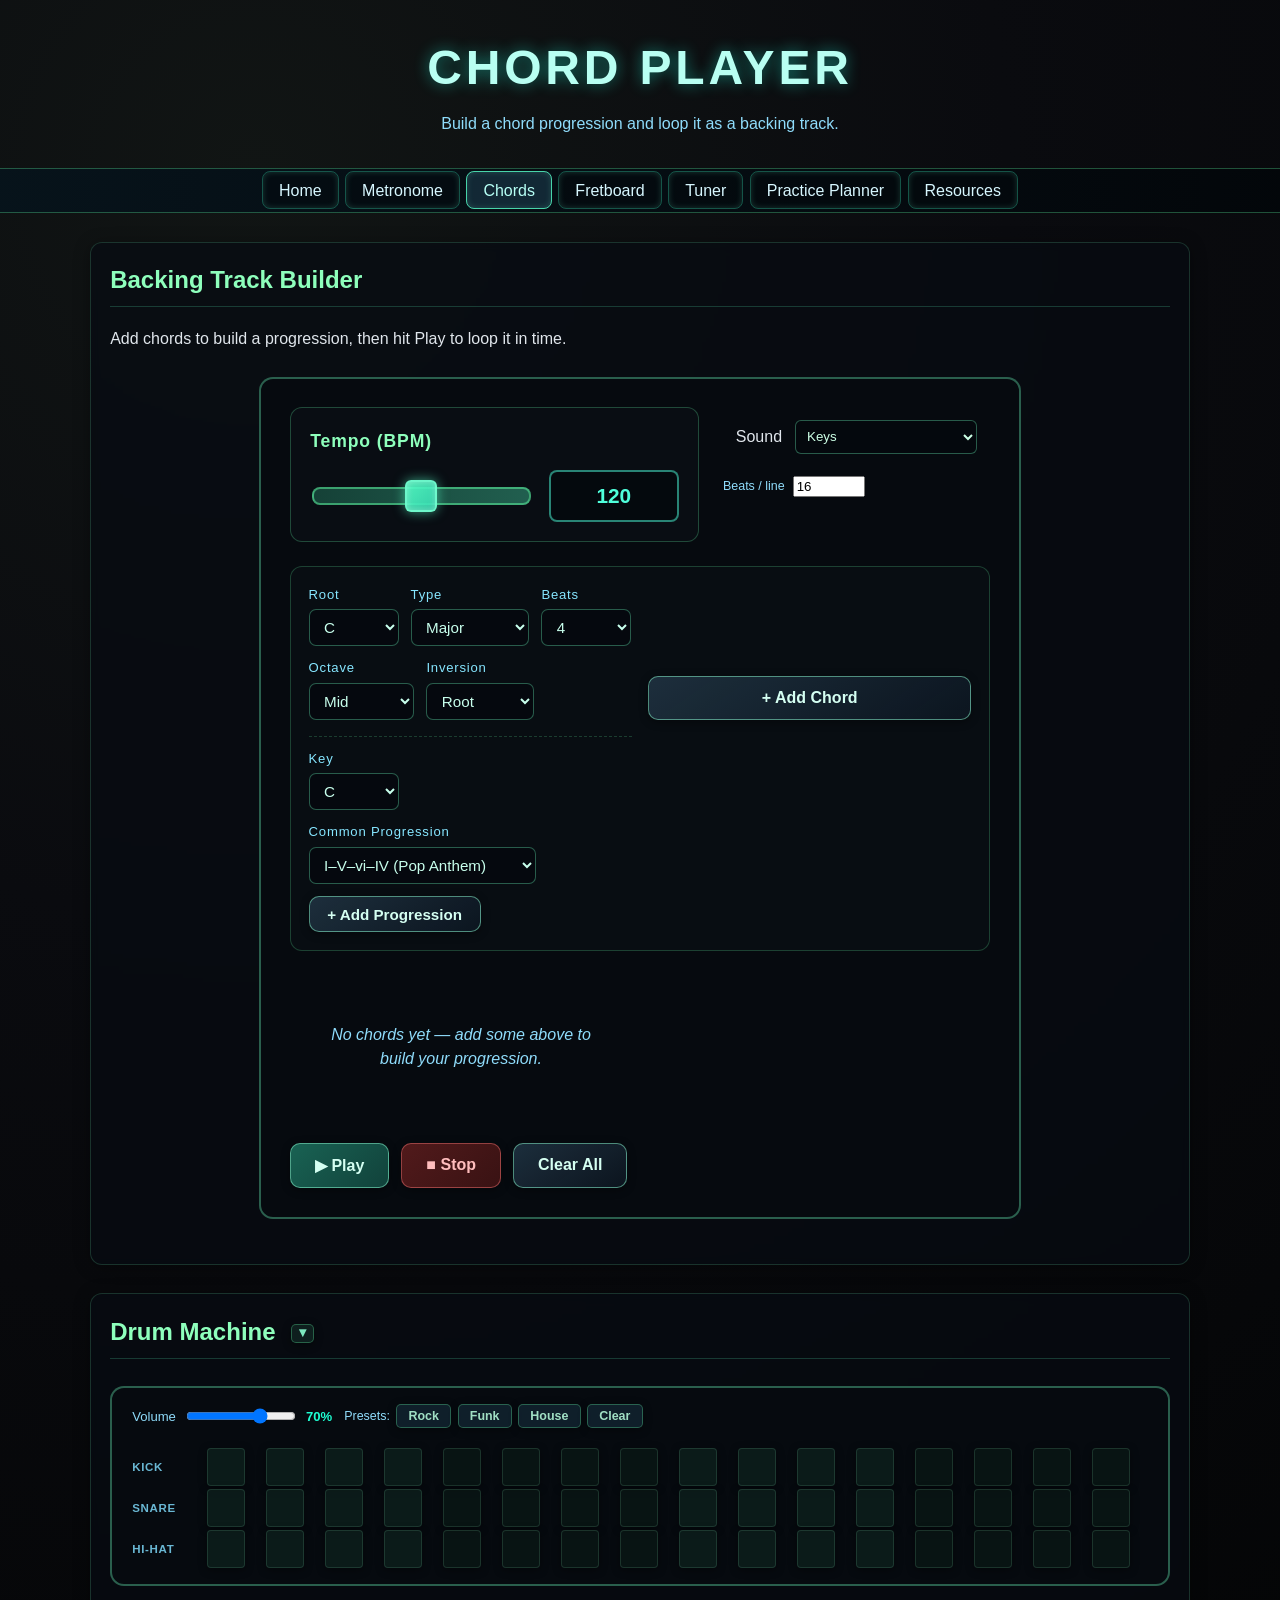
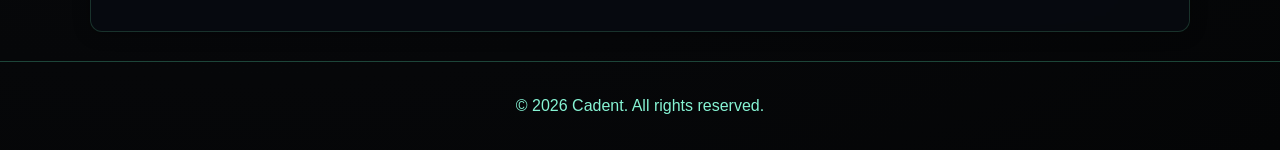
==== commit ea65238a: "optimised with Fable" ====
--- a/pages/chords.html
+++ b/pages/chords.html
@@ -12,6 +12,7 @@
     </script>
     <script src="../components/navbar/navbar.js"></script>
     <script src="../components/header/header.js"></script>
+    <script src="../scripts/session.js"></script>
 </head>
 <body>
 
@@ -131,8 +132,45 @@
                                     <option value="8">8</option>
                                 </select>
                             </div>
+                            <div class="chord-adder-field">
+                                <label for="chord-octave">Octave</label>
+                                <select id="chord-octave">
+                                    <option value="-1">Low (−1)</option>
+                                    <option value="0" selected>Mid</option>
+                                    <option value="1">High (+1)</option>
+                                </select>
+                            </div>
+                            <div class="chord-adder-field">
+                                <label for="chord-inversion">Inversion</label>
+                                <select id="chord-inversion">
+                                    <option value="0" selected>Root</option>
+                                    <option value="1">1st</option>
+                                    <option value="2">2nd</option>
+                                    <option value="3">3rd (7ths)</option>
+                                </select>
+                            </div>
                         </div>
                         <button id="add-chord-btn">+ Add Chord</button>
+
+                        <!-- Common progression quick-add -->
+                        <div class="progression-adder">
+                            <div class="chord-adder-field">
+                                <label for="prog-key">Key</label>
+                                <select id="prog-key">
+                                    <option selected>C</option><option>C#</option>
+                                    <option>D</option><option>D#</option>
+                                    <option>E</option><option>F</option>
+                                    <option>F#</option><option>G</option>
+                                    <option>G#</option><option>A</option>
+                                    <option>A#</option><option>B</option>
+                                </select>
+                            </div>
+                            <div class="chord-adder-field">
+                                <label for="prog-name">Common Progression</label>
+                                <select id="prog-name"></select>
+                            </div>
+                            <button id="add-progression-btn" type="button">+ Add Progression</button>
+                        </div>
                     </div>
 
                     <!-- Progression display (rendered by JS) -->
--- a/styles/style.css
+++ b/styles/style.css
@@ -563,6 +563,220 @@
 }
 
 /* Practice Planner Styles */
+
+/* Widescreen planner — let the plan and chooser sit side by side */
+#planner-overview {
+    max-width: 1150px;
+}
+
+/* Session template menu */
+.template-menu {
+    background: rgba(13, 18, 25, 0.9);
+    border: 1px solid rgba(99, 255, 166, 0.3);
+    border-radius: 8px;
+    padding: 1.5rem;
+    backdrop-filter: blur(10px);
+}
+
+@media (min-width: 900px) {
+    .template-menu {
+        display: grid;
+        grid-template-columns: minmax(280px, 2fr) 3fr;
+        gap: 1.75rem;
+        align-items: start;
+    }
+}
+
+.pill-row-label {
+    display: block;
+    font-size: 0.78rem;
+    letter-spacing: 0.09em;
+    text-transform: uppercase;
+    color: #86e6ff;
+    margin: 0.7rem 0 0.4rem;
+}
+
+.template-placeholder h4 {
+    margin: 0 0 0.5rem;
+    color: #91ffcd;
+    font-size: 1.25rem;
+}
+
+.template-placeholder p {
+    margin: 0;
+    color: #8fdcfb;
+    font-style: italic;
+}
+
+.template-menu h3 {
+    margin-top: 0;
+    color: #b8fff2;
+}
+
+.template-menu-sub {
+    color: #8fdcfb;
+    margin: 0.25rem 0 1rem;
+}
+
+.template-pills {
+    display: flex;
+    flex-wrap: wrap;
+    gap: 0.5rem;
+    margin-bottom: 0.9rem;
+}
+
+.template-pill, .level-pill {
+    padding: 0.45rem 1.1rem;
+    border-radius: 999px;
+    font-size: 0.92rem;
+    background: rgba(20, 32, 40, 0.85);
+    border: 1.5px solid rgba(141, 255, 213, 0.35);
+    box-shadow: none;
+}
+
+.template-pill.active, .level-pill.active {
+    background: linear-gradient(135deg, rgba(30, 120, 100, 0.85), rgba(20, 80, 70, 0.85));
+    border-color: rgba(92, 255, 208, 0.9);
+    color: #eafff7;
+    box-shadow: 0 0 12px rgba(52, 191, 158, 0.45);
+}
+
+.template-preview {
+    border: 1px solid rgba(99, 255, 166, 0.25);
+    border-radius: 8px;
+    padding: 1rem 1.2rem;
+    background: rgba(8, 12, 17, 0.85);
+}
+
+.template-preview-header {
+    display: flex;
+    justify-content: space-between;
+    align-items: baseline;
+    gap: 1rem;
+    flex-wrap: wrap;
+}
+
+.template-preview-header h4 {
+    margin: 0;
+    color: #91ffcd;
+    font-size: 1.25rem;
+}
+
+.template-total {
+    color: #a8fdef;
+    font-weight: 600;
+    white-space: nowrap;
+}
+
+/* Instrument badge shown when a goal is combined with an instrument */
+.template-badge {
+    display: inline-block;
+    vertical-align: middle;
+    margin-left: 0.4rem;
+    padding: 0.15rem 0.6rem;
+    border: 1px solid rgba(141, 255, 213, 0.5);
+    border-radius: 999px;
+    font-size: 0.75rem;
+    font-weight: 600;
+    letter-spacing: 0.05em;
+    color: #b0f8d9;
+    background: rgba(20, 32, 40, 0.85);
+}
+
+.template-tagline {
+    margin: 0.35rem 0 0.9rem;
+    color: #8fdcfb;
+    font-style: italic;
+}
+
+.template-items {
+    list-style: none;
+    margin: 0 0 1rem;
+    padding: 0;
+}
+
+.template-items li {
+    display: flex;
+    justify-content: space-between;
+    gap: 1rem;
+    padding: 0.45rem 0;
+    border-bottom: 1px dashed rgba(99, 255, 166, 0.18);
+    color: #e0e6ec;
+}
+
+.template-items li:last-child {
+    border-bottom: none;
+}
+
+.template-item-meta {
+    color: #a8fdef;
+    font-size: 0.85rem;
+    white-space: nowrap;
+    text-transform: capitalize;
+}
+
+/* The template menu shifts #planner-summary past the
+   .metronome-controls > div:nth-child(4) rule, so restate its grid here */
+#planner-overview .tracker-summary {
+    display: grid;
+    grid-template-columns: repeat(auto-fit, minmax(220px, 1fr));
+    gap: 1rem;
+    align-items: end;
+}
+
+/* Lay the Custom form out horizontally on wide screens */
+#planner-form {
+    display: grid;
+    grid-template-columns: repeat(auto-fit, minmax(200px, 1fr));
+    gap: 1rem;
+    align-items: end;
+}
+
+#planner-form .form-row {
+    margin-bottom: 0;
+}
+
+.form-actions {
+    grid-column: 1 / -1;
+    display: flex;
+    gap: 0.8rem;
+    flex-wrap: wrap;
+}
+
+/* Start/End/Clear row beneath the plan — full width inside the note-cards grid */
+.plan-actions {
+    grid-column: 1 / -1;
+    display: flex;
+    gap: 0.8rem;
+    flex-wrap: wrap;
+}
+
+/* Tool-page chip on practice items */
+.item-tool {
+    color: #6fd3ff;
+    font-size: 0.85rem;
+    text-decoration: none;
+    border: 1px solid rgba(111, 211, 255, 0.35);
+    border-radius: 12px;
+    padding: 0.2rem 0.6rem;
+    white-space: nowrap;
+    transition: all 0.2s ease;
+}
+
+.item-tool:hover {
+    border-color: rgba(111, 211, 255, 0.7);
+    background: rgba(111, 211, 255, 0.12);
+}
+
+.modal-item-tool {
+    color: #6fd3ff;
+    font-size: 0.8rem;
+    border: 1px solid rgba(111, 211, 255, 0.35);
+    border-radius: 12px;
+    padding: 0.15rem 0.5rem;
+    white-space: nowrap;
+}
+
 .tracker-form {
     background: rgba(13, 18, 25, 0.9);
     border: 1px solid rgba(99, 255, 166, 0.3);
@@ -980,6 +1194,39 @@
 .nav-btn:disabled {
     opacity: 0.5;
     cursor: not-allowed;
+}
+
+.current-item-link {
+    color: #6fd3ff;
+    font-size: 0.9rem;
+    font-weight: 600;
+    text-decoration: none;
+    border: 1px solid rgba(111, 211, 255, 0.35);
+    border-radius: 12px;
+    padding: 0.25rem 0.7rem;
+    white-space: nowrap;
+    transition: all 0.2s ease;
+}
+
+.current-item-link:hover {
+    border-color: rgba(111, 211, 255, 0.7);
+    background: rgba(111, 211, 255, 0.12);
+}
+
+.auto-switch-toggle {
+    display: inline-flex;
+    align-items: center;
+    gap: 0.4rem;
+    font-size: 0.85rem;
+    color: #9ef3c0;
+    cursor: pointer;
+    white-space: nowrap;
+}
+
+.auto-switch-toggle input {
+    width: 15px;
+    height: 15px;
+    accent-color: #4fffdb;
 }
 
 /* Session Control Buttons */
@@ -1452,6 +1699,39 @@
     letter-spacing: 0.05em;
 }
 
+.chord-meta {
+    font-size: 0.64rem;
+    color: #9ef3c0;
+    letter-spacing: 0.05em;
+    line-height: 1;
+}
+
+/* Common progression quick-add row */
+.progression-adder {
+    display: flex;
+    gap: 0.75rem;
+    flex-wrap: wrap;
+    align-items: flex-end;
+    padding-top: 0.75rem;
+    border-top: 1px dashed rgba(99, 255, 166, 0.2);
+}
+
+.progression-adder select {
+    background: rgba(5, 9, 14, 0.88);
+    color: #c8ffed;
+    border: 1px solid rgba(106, 247, 188, 0.35);
+    border-radius: 7px;
+    padding: 0.5rem 0.65rem;
+    font-size: 0.95rem;
+    min-width: 90px;
+    cursor: pointer;
+}
+
+#add-progression-btn {
+    padding: 0.55rem 1.1rem;
+    font-size: 0.95rem;
+}
+
 /* Playback controls */
 .playback-controls {
     display: flex;
@@ -1603,7 +1883,9 @@
 }
 
 .chord-copy,
-.chord-remove {
+.chord-remove,
+.chord-oct-up,
+.chord-oct-down {
     width: 22px;
     height: 22px;
     border-radius: 50%;
@@ -1621,8 +1903,22 @@
 }
 
 .chord-card:hover .chord-copy,
-.chord-card:hover .chord-remove {
+.chord-card:hover .chord-remove,
+.chord-card:hover .chord-oct-up,
+.chord-card:hover .chord-oct-down {
     transform: scale(1);
+}
+
+.chord-oct-up,
+.chord-oct-down {
+    font-size: 0.55rem;
+    background: rgba(20, 110, 90, 0.85);
+    border-color: rgba(85, 230, 185, 0.9);
+}
+
+.chord-oct-up:hover,
+.chord-oct-down:hover {
+    background: rgba(30, 150, 120, 1);
 }
 
 .chord-copy {
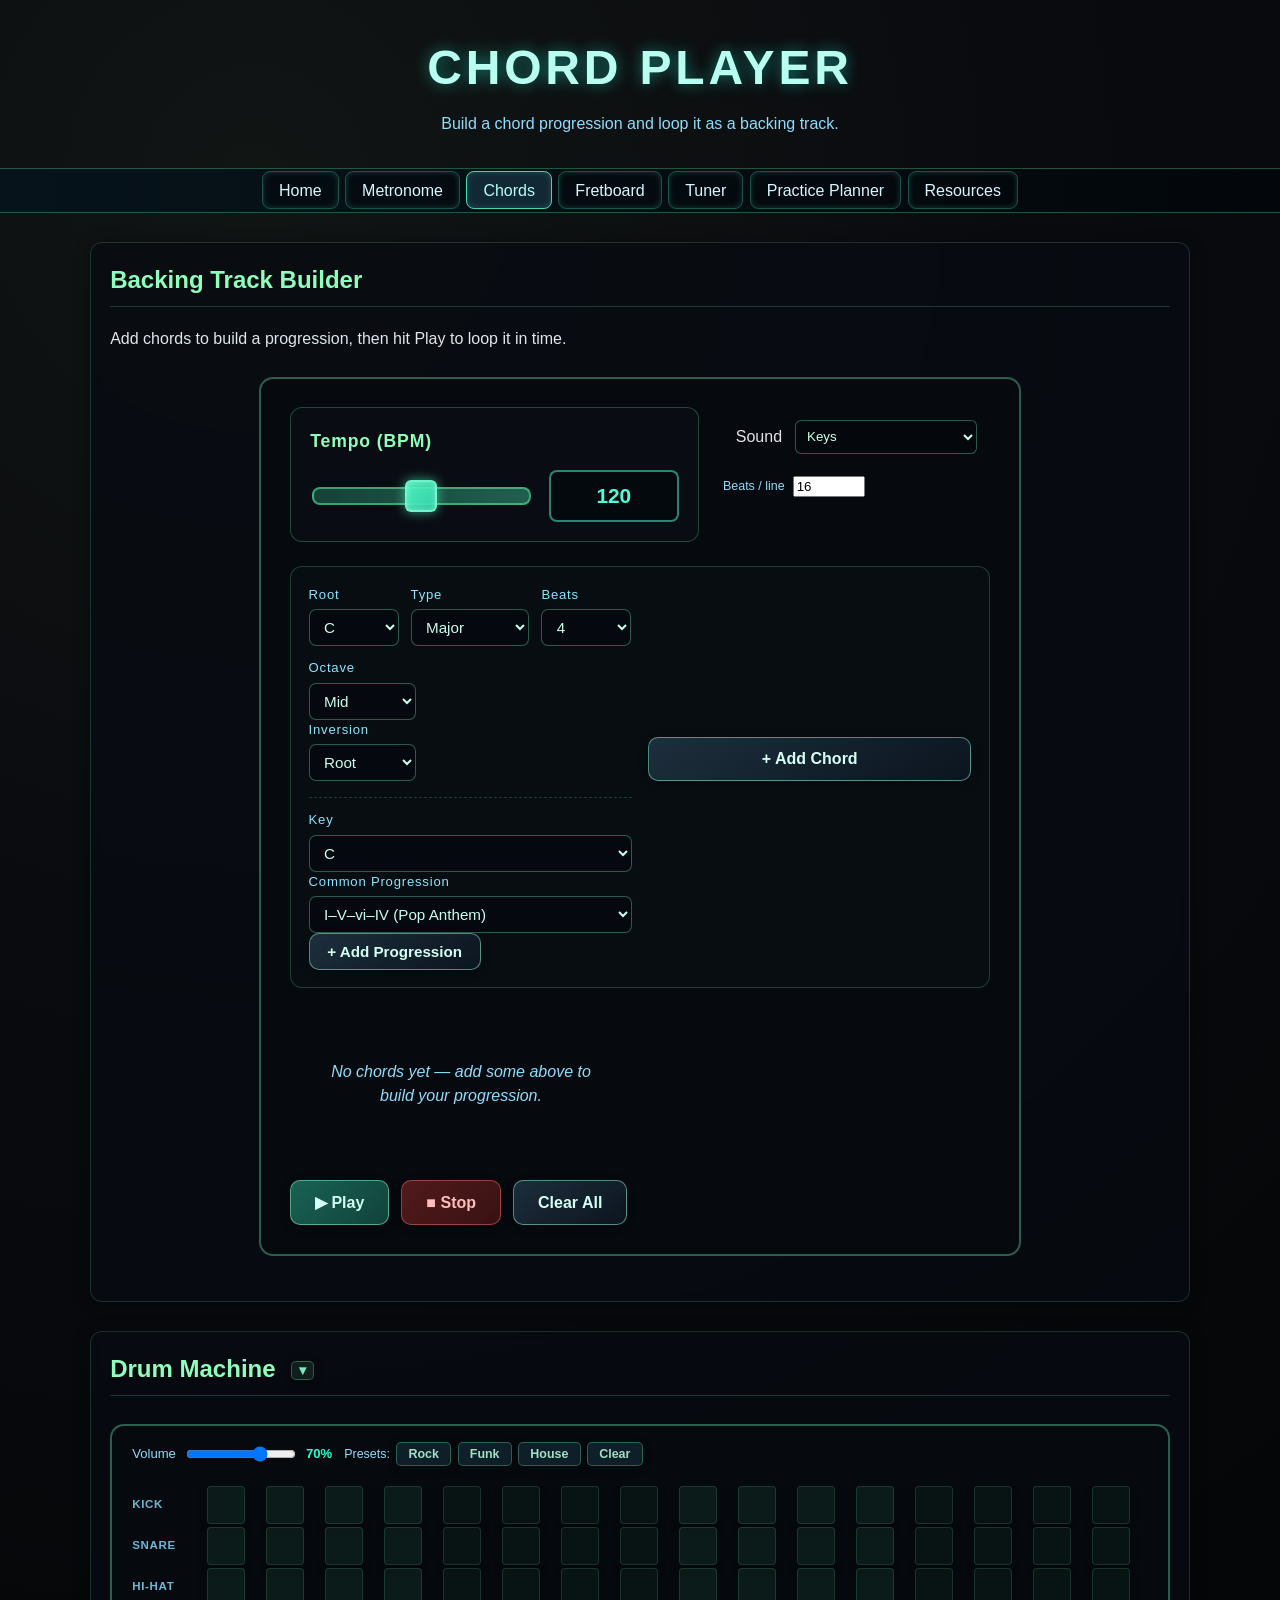
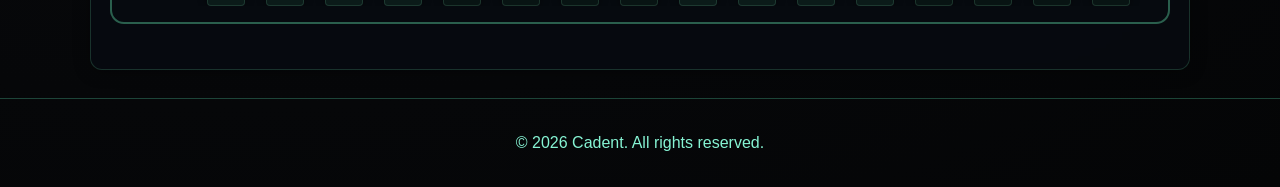
==== commit e8cd6586: "made it mobile friendly" ====
--- a/pages/chords.html
+++ b/pages/chords.html
@@ -132,28 +132,32 @@
                                     <option value="8">8</option>
                                 </select>
                             </div>
-                            <div class="chord-adder-field">
-                                <label for="chord-octave">Octave</label>
-                                <select id="chord-octave">
-                                    <option value="-1">Low (−1)</option>
-                                    <option value="0" selected>Mid</option>
-                                    <option value="1">High (+1)</option>
-                                </select>
-                            </div>
-                            <div class="chord-adder-field">
-                                <label for="chord-inversion">Inversion</label>
-                                <select id="chord-inversion">
-                                    <option value="0" selected>Root</option>
-                                    <option value="1">1st</option>
-                                    <option value="2">2nd</option>
-                                    <option value="3">3rd (7ths)</option>
-                                </select>
-                            </div>
+                            <details class="adv-collapse" open>
+                                <summary>Voicing</summary>
+                                <div class="chord-adder-field">
+                                    <label for="chord-octave">Octave</label>
+                                    <select id="chord-octave">
+                                        <option value="-1">Low (−1)</option>
+                                        <option value="0" selected>Mid</option>
+                                        <option value="1">High (+1)</option>
+                                    </select>
+                                </div>
+                                <div class="chord-adder-field">
+                                    <label for="chord-inversion">Inversion</label>
+                                    <select id="chord-inversion">
+                                        <option value="0" selected>Root</option>
+                                        <option value="1">1st</option>
+                                        <option value="2">2nd</option>
+                                        <option value="3">3rd (7ths)</option>
+                                    </select>
+                                </div>
+                            </details>
                         </div>
                         <button id="add-chord-btn">+ Add Chord</button>
 
                         <!-- Common progression quick-add -->
-                        <div class="progression-adder">
+                        <details class="adv-collapse progression-adder" open>
+                            <summary>Common progressions</summary>
                             <div class="chord-adder-field">
                                 <label for="prog-key">Key</label>
                                 <select id="prog-key">
@@ -170,7 +174,7 @@
                                 <select id="prog-name"></select>
                             </div>
                             <button id="add-progression-btn" type="button">+ Add Progression</button>
-                        </div>
+                        </details>
                     </div>
 
                     <!-- Progression display (rendered by JS) -->
--- a/styles/style.css
+++ b/styles/style.css
@@ -548,17 +548,88 @@
     box-shadow: 0 0 24px rgba(0, 255, 210, 0.85);
 }
 
+/* ── Mobile & tablet ─────────────────────────────────────────────────────── */
+
 @media (max-width: 768px) {
     nav ul {
-        flex-direction: column;
-    }
-
-    .metronome-controls, .tempo-ramp-control {
+        gap: 0.3rem;
+        padding: 0.5rem 0.4rem;
+    }
+
+    nav a {
+        padding: 0.5rem 0.75rem;
+        font-size: 0.9rem;
+    }
+
+    header {
+        padding: 1.2rem 0.8rem;
+    }
+
+    main {
+        margin: 1rem auto;
+        padding: 0 0.6rem;
+    }
+
+    section {
+        padding: 0.9rem;
+    }
+
+    .metronome-controls {
+        padding: 1rem;
+        gap: 1rem;
+    }
+
+    .tempo-ramp-control {
         grid-template-columns: 1fr;
     }
 
     .note-cards {
         grid-template-columns: 1fr;
+    }
+
+    .routine-timer,
+    .item-header {
+        flex-wrap: wrap;
+    }
+
+    .modal-content {
+        margin: 0 0.8rem;
+        padding: 1.25rem;
+        max-height: 85vh;
+    }
+
+    .beat-dot {
+        width: 30px;
+        height: 30px;
+    }
+}
+
+@media (max-width: 640px) {
+    /* 16px stops iOS Safari auto-zooming focused form controls */
+    select,
+    input[type="text"],
+    input[type="number"] {
+        font-size: 16px;
+    }
+}
+
+/* Touch devices: hover-revealed chord-card actions must always be visible.
+   They move from a floating overlay to a row beneath the card content. */
+@media (hover: none), (max-width: 640px) {
+    .card-actions {
+        opacity: 1;
+        position: static;
+        margin-top: 0.3rem;
+        justify-content: center;
+    }
+
+    .chord-copy,
+    .chord-remove,
+    .chord-oct-up,
+    .chord-oct-down {
+        width: 26px;
+        height: 26px;
+        transform: scale(1);
     }
 }
 
@@ -1652,6 +1723,45 @@
     border-color: rgba(96, 255, 197, 0.75);
 }
 
+/* Collapsible "advanced" groups — expanded inline on desktop, where the
+   toggle disappears; tap-to-expand behind a labelled summary on phones */
+details.adv-collapse {
+    display: flex;
+    flex-wrap: wrap;
+    gap: 0.75rem;
+    align-items: flex-end;
+}
+
+details.adv-collapse > summary {
+    list-style: none;
+    cursor: pointer;
+    user-select: none;
+    padding: 0.45rem 0.9rem;
+    border: 1px solid rgba(106, 247, 188, 0.35);
+    border-radius: 7px;
+    background: rgba(15, 28, 26, 0.8);
+    color: #8fdcfb;
+    font-size: 0.85rem;
+}
+
+details.adv-collapse > summary::-webkit-details-marker {
+    display: none;
+}
+
+details.adv-collapse > summary::after {
+    content: ' ▸';
+}
+
+details.adv-collapse[open] > summary::after {
+    content: ' ▾';
+}
+
+@media (min-width: 641px) {
+    details.adv-collapse[open] > summary {
+        display: none;
+    }
+}
+
 /* Progression card strip */
 #progression-area {
     min-height: 90px;
@@ -2062,9 +2172,11 @@
     box-shadow: 0 0 10px rgba(30, 255, 150, 0.3);
 }
 
-/* Wrapper holds the grid + the absolute playhead */
+/* Wrapper holds the grid + the absolute playhead. Scrolls horizontally on
+   narrow screens — the JS grid template gives each step a minimum tap size. */
 #drum-grid-wrap {
     position: relative;
+    overflow-x: auto;
 }
 
 /* Grid: label col (set inline by JS) + N step cols */
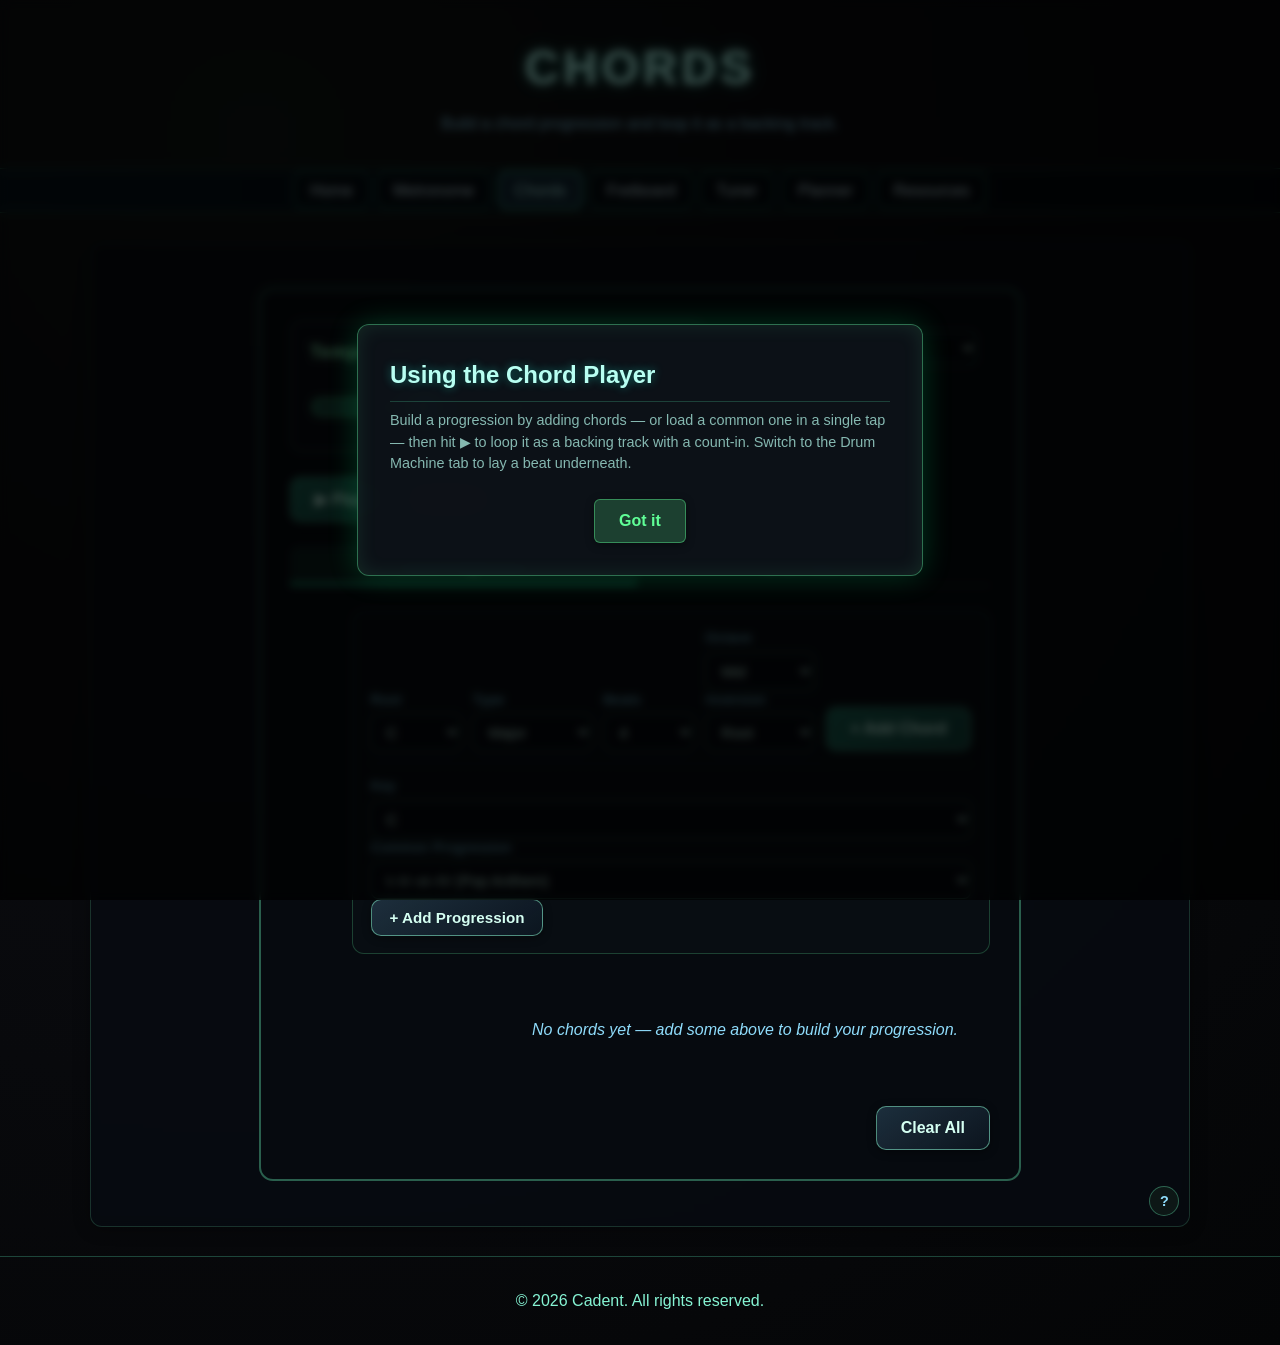
==== commit b313764e: "tweaks and optimisations for mobile" ====
--- a/pages/chords.html
+++ b/pages/chords.html
@@ -7,7 +7,7 @@
     <link rel="icon" href="/images/tab-icon.png" type="icon">
     <link rel="stylesheet" href="../styles/style.css">
     <script>
-        window.pageTitle = "Chord Player";
+        window.pageTitle = "Chords";
         window.pageSubtitle = "Build a chord progression and loop it as a backing track.";
     </script>
     <script src="../components/navbar/navbar.js"></script>
@@ -25,10 +25,7 @@
         <main>
 
             <!-- ── Chord Builder ─────────────────────────────────────── -->
-            <section id="chord-player">
-                <h2>Backing Track Builder</h2>
-                <p>Add chords to build a progression, then hit Play to loop it in time.</p>
-
+            <section id="chord-player" class="help-host">
                 <div class="metronome-controls">
 
                     <!-- Tempo · Sound · Beats per line -->
@@ -84,6 +81,20 @@
                             </div>
                         </div>
                     </div>
+
+                    <!-- Playback transport (shared by both tabs) -->
+                    <div class="playback-controls">
+                        <button id="play-btn" class="icon-btn" data-icon="▶">▶ Play</button>
+                        <button id="stop-btn" class="icon-btn" data-icon="■" disabled>■ Stop</button>
+                    </div>
+
+                    <!-- Chord Progression / Drum Machine tabs -->
+                    <div class="tool-tabs" role="tablist">
+                        <button type="button" class="tool-tab active" data-tab="chords" role="tab" aria-selected="true">Chord Progression</button>
+                        <button type="button" class="tool-tab" data-tab="drums" role="tab" aria-selected="false">Drum Machine</button>
+                    </div>
+
+                    <div id="tab-panel-chords" class="tab-panel" role="tabpanel">
 
                     <!-- Add chord form -->
                     <div class="chord-adder">
@@ -152,8 +163,8 @@
                                     </select>
                                 </div>
                             </details>
-                        </div>
-                        <button id="add-chord-btn">+ Add Chord</button>
+                            <button id="add-chord-btn">+ Add Chord</button>
+                        </div>
 
                         <!-- Common progression quick-add -->
                         <details class="adv-collapse progression-adder" open>
@@ -190,46 +201,40 @@
                         <button id="clear-selection-btn">✕ Deselect All</button>
                     </div>
 
-                    <!-- Playback controls -->
-                    <div class="playback-controls">
-                        <button id="play-btn">▶ Play</button>
-                        <button id="stop-btn" disabled>■ Stop</button>
+                    <div class="panel-footer">
                         <button id="clear-btn">Clear All</button>
                     </div>
 
+                    </div><!-- /tab-panel-chords -->
+
+                    <!-- ── Drum Machine tab ───────────────────────────── -->
+                    <div id="tab-panel-drums" class="tab-panel hidden" role="tabpanel">
+
+                        <div class="drum-header">
+                            <div class="drum-volume-row">
+                                <label for="drum-volume">Volume</label>
+                                <input type="range" id="drum-volume" min="0" max="100" value="70" step="1">
+                                <span id="drum-volume-display">70%</span>
+                            </div>
+                            <div class="drum-presets-row">
+                                <span class="preset-row-label">Presets:</span>
+                                <button class="drum-preset-btn" data-preset="rock">Rock</button>
+                                <button class="drum-preset-btn" data-preset="funk">Funk</button>
+                                <button class="drum-preset-btn" data-preset="house">House</button>
+                                <button class="drum-preset-btn" data-preset="clear">Clear</button>
+                            </div>
+                        </div>
+
+                        <!-- Step grid + playhead, built by JS -->
+                        <div id="drum-grid-wrap">
+                            <div id="drum-grid" class="drum-grid"></div>
+                            <div id="drum-playhead"></div>
+                        </div>
+
+                    </div><!-- /tab-panel-drums -->
+
                 </div>
-            </section>
-
-            <!-- ── Drum Machine ──────────────────────────────────────── -->
-            <section id="drum-machine">
-                <h2>Drum Machine <button id="drum-toggle" class="section-toggle" title="Toggle drum machine">▾</button></h2>
-
-                <div id="drum-body">
-                <div class="metronome-controls">
-
-                    <div class="drum-header">
-                        <div class="drum-volume-row">
-                            <label for="drum-volume">Volume</label>
-                            <input type="range" id="drum-volume" min="0" max="100" value="70" step="1">
-                            <span id="drum-volume-display">70%</span>
-                        </div>
-                        <div class="drum-presets-row">
-                            <span class="preset-row-label">Presets:</span>
-                            <button class="drum-preset-btn" data-preset="rock">Rock</button>
-                            <button class="drum-preset-btn" data-preset="funk">Funk</button>
-                            <button class="drum-preset-btn" data-preset="house">House</button>
-                            <button class="drum-preset-btn" data-preset="clear">Clear</button>
-                        </div>
-                    </div>
-
-                    <!-- Step grid + playhead, built by JS -->
-                    <div id="drum-grid-wrap">
-                        <div id="drum-grid" class="drum-grid"></div>
-                        <div id="drum-playhead"></div>
-                    </div>
-
-                </div>
-                </div>
+                <button id="page-help" class="help-btn" title="How to use" aria-label="How to use the chord player">?</button>
             </section>
 
         </main>
@@ -238,6 +243,19 @@
         </footer>
     </div>
 
+    <!-- First-visit help modal (reopens via the ? button) -->
+    <div id="page-help-modal" class="session-modal" data-help-key="cadentChordsHelpSeen" style="display: none;">
+        <div class="modal-backdrop"></div>
+        <div class="modal-content">
+            <h2>Using the Chord Player</h2>
+            <p class="modal-subtitle">Build a progression by adding chords — or load a common one in a single tap — then hit ▶ to loop it as a backing track with a count-in. Switch to the Drum Machine tab to lay a beat underneath.</p>
+            <div class="modal-actions">
+                <button class="modal-btn modal-btn-confirm help-close">Got it</button>
+            </div>
+        </div>
+    </div>
+
+    <script src="../scripts/help.js"></script>
     <script src="../scripts/chords.js"></script>
 </body>
 </html>
--- a/styles/style.css
+++ b/styles/style.css
@@ -29,6 +29,18 @@
     color: #8fdcfb;
 }
 
+/* Logo is part of the mobile top bar only */
+.header-logo-link {
+    display: none;
+}
+
+.header-logo {
+    width: 44px;
+    height: 44px;
+    display: block;
+    filter: drop-shadow(0 2px 6px rgba(96, 255, 197, 0.35));
+}
+
 nav {
     background: linear-gradient(90deg, rgba(6,19,27,0.95), rgba(2,6,10,0.9));
     border-top: 1px solid rgba(99, 255, 166, 0.3);
@@ -61,6 +73,31 @@
     border-color: rgba(85, 255, 199, 0.8);
     color: #b6fff5;
     transform: translateY(-1px);
+}
+
+/* Hamburger toggle — hidden on desktop, replaces the pill row on mobile */
+.nav-toggle {
+    display: none;
+    align-items: center;
+    gap: 0.6rem;
+    margin: 0.5rem 0.6rem;
+    padding: 0.6rem 1.1rem;
+    background: linear-gradient(145deg, rgba(22, 42, 39, 0.8), rgba(6, 11, 15, 0.6));
+    border: 1px solid rgba(55, 222, 180, 0.4);
+    border-radius: 9px;
+    color: #d7f7ff;
+    font-size: 1.05rem;
+    box-shadow: inset 0 1px 0 rgba(110, 236, 193, 0.18), 0 2px 8px rgba(0, 0, 0, 0.4);
+}
+
+.nav-toggle-icon {
+    font-size: 1.25rem;
+    line-height: 1;
+}
+
+.nav-toggle-label {
+    font-weight: 600;
+    color: #b6fff5;
 }
 
 main {
@@ -255,6 +292,17 @@
     padding: 0.45rem;
 }
 
+/* One label style across the control panels */
+.sound-control label,
+.subdivision-control label,
+.volume-control label,
+.time-signature-control label,
+.bpl-control label {
+    font-size: 0.82rem;
+    color: #86e6ff;
+    letter-spacing: 0.06em;
+}
+
 .metronome-controls > div:nth-child(2),
 .metronome-controls > div:nth-child(3),
 .metronome-controls > div:nth-child(4) {
@@ -371,14 +419,70 @@
     100% { transform: scale(1); background: rgba(0,0,0,0); }
 }
 
-.drill-controls {
+/* The doubled selector out-ranks the positional .metronome-controls
+   > div:nth-child() grid rules, keeping the buttons in a compact row */
+.drill-controls,
+.metronome-controls > div.drill-controls {
     display: flex;
     flex-wrap: wrap;
     gap: 0.5rem;
     margin-top: 0.75rem;
 }
 
-.progress-items {
+/* Small, icon-only round buttons (tuner transport) */
+.mini-btn {
+    width: 46px;
+    height: 46px;
+    padding: 0;
+    border-radius: 50%;
+    font-size: 1.05rem;
+    line-height: 1;
+    display: inline-flex;
+    align-items: center;
+    justify-content: center;
+}
+
+.tuner-buttons {
+    justify-content: center;
+}
+
+/* Corner "?" button that reopens the first-visit help modal */
+.help-host {
+    position: relative;
+}
+
+.help-btn {
+    position: absolute;
+    bottom: 0.6rem;
+    right: 0.6rem;
+    width: 30px;
+    height: 30px;
+    padding: 0;
+    border-radius: 50%;
+    display: inline-flex;
+    align-items: center;
+    justify-content: center;
+    font-size: 0.9rem;
+    font-weight: 700;
+    line-height: 1;
+    color: #8fdcfb;
+    background: rgba(15, 28, 26, 0.8);
+    border: 1px solid rgba(106, 247, 188, 0.35);
+    box-shadow: none;
+}
+
+.help-btn:hover {
+    color: #b6fff5;
+    border-color: rgba(96, 255, 197, 0.7);
+    transform: none;
+    box-shadow: 0 0 10px rgba(52, 191, 158, 0.4);
+}
+
+/* Doubled selector keeps this out of the positional
+   .metronome-controls > div:nth-child() grid rules */
+.progress-items,
+.metronome-controls > div.progress-items {
+    display: block;
     margin-top: 1rem;
 }
 
@@ -551,18 +655,80 @@
 /* ── Mobile & tablet ─────────────────────────────────────────────────────── */
 
 @media (max-width: 768px) {
+    /* Top bar: logo in the left corner, page name centred, hamburger right.
+       The nav element stays in the DOM after the header but renders its two
+       pieces (toggle + open menu) as overlays anchored to the page corners. */
+    header {
+        position: relative;
+        padding: 1rem 0.9rem 0.7rem;
+        min-height: 44px;   /* keeps room for the corner logo and hamburger */
+        /* Subtle top-lit gradient gives the slim bar a sense of depth */
+        background: linear-gradient(180deg,
+            rgba(28, 64, 56, 0.38) 0%,
+            rgba(12, 22, 20, 0.18) 55%,
+            rgba(0, 0, 0, 0) 100%);
+        border-bottom: 1px solid rgba(96, 255, 197, 0.12);
+    }
+
+    /* The corner logo and the hamburger's current-page label already identify
+       where you are — the heading and subtitle add nothing on a small screen */
+    header h1,
+    header > p {
+        display: none;
+    }
+
+    /* Session bar tucks up under the slim top bar */
+    header .current-routine {
+        margin-top: 0.5rem;
+    }
+
+    .header-logo-link {
+        display: block;
+        position: absolute;
+        top: 0.8rem;
+        left: 0.8rem;
+    }
+
+    nav {
+        border: none;
+        background: transparent;
+    }
+
+    .nav-toggle {
+        display: inline-flex;
+        position: absolute;
+        top: 0.8rem;
+        right: 0.8rem;
+        z-index: 60;
+        margin: 0;
+    }
+
     nav ul {
-        gap: 0.3rem;
-        padding: 0.5rem 0.4rem;
+        display: none;
+    }
+
+    /* Open menu drops down from the top bar as an overlay panel */
+    nav ul.open {
+        display: flex;
+        flex-direction: column;
+        align-items: stretch;
+        gap: 0.35rem;
+        position: absolute;
+        top: 3.9rem;
+        left: 0.6rem;
+        right: 0.6rem;
+        z-index: 50;
+        padding: 0.6rem;
+        background: rgba(6, 14, 18, 0.97);
+        border: 1px solid rgba(99, 255, 166, 0.35);
+        border-radius: 10px;
+        box-shadow: 0 8px 30px rgba(0, 0, 0, 0.6);
     }
 
     nav a {
-        padding: 0.5rem 0.75rem;
-        font-size: 0.9rem;
-    }
-
-    header {
-        padding: 1.2rem 0.8rem;
+        display: block;
+        text-align: center;
+        padding: 0.6rem 0.75rem;
     }
 
     main {
@@ -574,9 +740,40 @@
         padding: 0.9rem;
     }
 
+    /* Fewer nested "rings": the section wrapper goes invisible so the inner
+       card carries the only border, and sub-panels trade their outlines for
+       soft gradients with an inset top highlight for depth */
+    section:has(.metronome-controls) {
+        border: none;
+        background: transparent;
+        box-shadow: none;
+        backdrop-filter: none;
+        padding: 0.15rem;
+    }
+
     .metronome-controls {
         padding: 1rem;
         gap: 1rem;
+        margin: 0.8rem auto;
+        border-width: 1px;
+    }
+
+    .tempo-control,
+    .chord-adder,
+    .tempo-ramp-control,
+    .template-menu,
+    .tracker-form,
+    .tracker-summary,
+    .template-preview {
+        border: none;
+        background: linear-gradient(180deg, rgba(22, 36, 32, 0.75), rgba(9, 13, 18, 0.9));
+        box-shadow: inset 0 1px 0 rgba(110, 236, 193, 0.12), 0 3px 10px rgba(0, 0, 0, 0.4);
+    }
+
+    /* Slider track: recessed groove instead of an outlined bar */
+    .tempo-control input[type="range"] {
+        border: none;
+        box-shadow: inset 0 1px 3px rgba(0, 0, 0, 0.55);
     }
 
     .tempo-ramp-control {
@@ -610,6 +807,86 @@
     input[type="text"],
     input[type="number"] {
         font-size: 16px;
+    }
+
+    /* Transport buttons (start/pause/stop/reset) collapse to just their icon.
+       The text stays in the DOM for screen readers; data-icon is kept in sync
+       by the scripts where labels change state. The #start-stop selector
+       out-ranks that button's own ID styling. */
+    .icon-btn,
+    #start-stop.icon-btn {
+        font-size: 0;
+        line-height: 0;
+        padding: 0.75rem 1.1rem;
+        min-width: 52px;
+    }
+
+    .icon-btn::before {
+        content: attr(data-icon);
+        font-size: 1.15rem;
+        line-height: 1;
+    }
+
+    /* Chords page: tempo is one control among many here (unlike the
+       metronome page), so it shrinks to match its neighbours */
+    #chord-player .tempo-control {
+        padding: 0.6rem 0.7rem;
+        gap: 0.45rem;
+    }
+
+    #chord-player .tempo-control label {
+        font-size: 0.82rem;
+        color: #86e6ff;      /* matches the other control labels */
+        letter-spacing: 0.06em;
+    }
+
+    /* Sound and Beats/line share one compact row: Beats/line keeps its fixed
+       size while Sound flexes to fill the rest (long instrument names truncate) */
+    #chord-player .chord-settings-col {
+        flex-direction: row;
+        flex-wrap: wrap;
+        align-items: center;
+        gap: 0.75rem 1rem;
+    }
+
+    #chord-player .chord-settings-col .sound-control {
+        display: flex;
+        align-items: center;
+        gap: 0.5rem;
+        padding: 0;
+        flex: 1 1 0;
+        min-width: 0;
+    }
+
+    #chord-player .sound-control select {
+        width: auto;
+        flex: 1;
+        min-width: 0;
+        max-width: 220px;
+    }
+
+    #chord-player .tempo-control > div {
+        gap: 0.6rem;
+    }
+
+    #chord-player .tempo-control input[type="range"] {
+        height: 8px;
+    }
+
+    #chord-player .tempo-control input[type="range"]::-webkit-slider-thumb {
+        width: 24px;
+        height: 24px;
+    }
+
+    #chord-player .tempo-control input[type="range"]::-moz-range-thumb {
+        width: 24px;
+        height: 24px;
+    }
+
+    #chord-player .tempo-control input[type="number"] {
+        width: 70px;
+        font-size: 1.05rem;
+        padding: 0.45rem 0.3rem;
     }
 }
 
@@ -1723,6 +2000,13 @@
     border-color: rgba(96, 255, 197, 0.75);
 }
 
+/* Add Chord fills whatever space is left in the selects row and keeps the
+   "primary action" green of the other start buttons */
+#add-chord-btn {
+    flex: 1 1 auto;
+    background: linear-gradient(135deg, rgba(30, 120, 100, 0.8), rgba(20, 80, 70, 0.8));
+}
+
 /* Collapsible "advanced" groups — expanded inline on desktop, where the
    toggle disappears; tap-to-expand behind a labelled summary on phones */
 details.adv-collapse {
@@ -1843,7 +2127,61 @@
 }
 
 /* Playback controls */
-.playback-controls {
+/* Doubled selectors keep these out of the positional
+   .metronome-controls > div:nth-child() grid rules */
+.playback-controls,
+.metronome-controls > div.playback-controls {
+    display: flex;
+    gap: 0.75rem;
+    flex-wrap: wrap;
+}
+
+/* ── Chord Progression / Drum Machine tabs ──────────────────────────────── */
+
+.tool-tabs,
+.metronome-controls > div.tool-tabs {
+    display: flex;
+    gap: 0.4rem;
+    border-bottom: 1px solid rgba(99, 255, 166, 0.25);
+}
+
+.tool-tab {
+    flex: 1;
+    padding: 0.6rem 1rem;
+    background: transparent;
+    border: none;
+    border-bottom: 2px solid transparent;
+    border-radius: 8px 8px 0 0;
+    color: #8fdcfb;
+    font-size: 0.95rem;
+    box-shadow: none;
+}
+
+.tool-tab:hover {
+    transform: none;
+    background: rgba(20, 50, 45, 0.35);
+    box-shadow: none;
+}
+
+.tool-tab.active {
+    color: #b6fff5;
+    background: rgba(20, 50, 45, 0.5);
+    border-bottom: 2px solid rgba(30, 255, 180, 0.85);
+}
+
+.tab-panel,
+.metronome-controls > div.tab-panel {
+    display: flex;
+    flex-direction: column;
+    gap: 1rem;
+}
+
+.tab-panel.hidden,
+.metronome-controls > div.tab-panel.hidden {
+    display: none;
+}
+
+.panel-footer {
     display: flex;
     gap: 0.75rem;
     flex-wrap: wrap;
@@ -1871,6 +2209,8 @@
 
 /* ── Section collapse toggle ─────────────────────────────────────────────── */
 
+/* (unused since the drum machine became a tab — kept for any future
+   collapsible section headers) */
 .section-toggle {
     margin-left: 0.55rem;
     padding: 0.1rem 0.45rem;
@@ -1890,31 +2230,6 @@
     box-shadow: 0 0 8px rgba(30, 255, 150, 0.25);
 }
 
-/* Collapsible body wrapper — no padding here so clipping is clean */
-#drum-body {
-    overflow: hidden;
-    max-height: 600px;
-    opacity: 1;
-    transition: max-height 0.3s ease, opacity 0.25s ease;
-}
-
-#drum-body.collapsed {
-    max-height: 0;
-    opacity: 0;
-}
-
-/* Drum section — full-width, compact */
-#drum-machine .metronome-controls {
-    max-width: none;
-    width: 100%;
-    box-sizing: border-box;
-    padding: 1rem 1.25rem;
-    gap: 0.75rem;
-    margin-top: 0.5rem;
-    margin-left: 0;
-    margin-right: 0;
-}
-
 /* ── Countdown overlay ───────────────────────────────────────────────────── */
 
 .countdown-overlay {
@@ -2102,20 +2417,19 @@
 }
 
 .bpl-control label {
-    font-size: 0.78rem;
-    color: #8fdcfb;
     white-space: nowrap;
 }
 
 .bpl-control input[type="number"] {
     width: 64px;
+    background: rgba(5, 9, 14, 0.85);
+    color: #c8ffed;
+    border: 1px solid rgba(106, 247, 188, 0.35);
+    border-radius: 6px;
+    padding: 0.45rem;
 }
 
 /* ── Drum machine ────────────────────────────────────────────────────────── */
-
-#drum-machine {
-    margin-top: 1.5rem;
-}
 
 .drum-header {
     display: flex;
